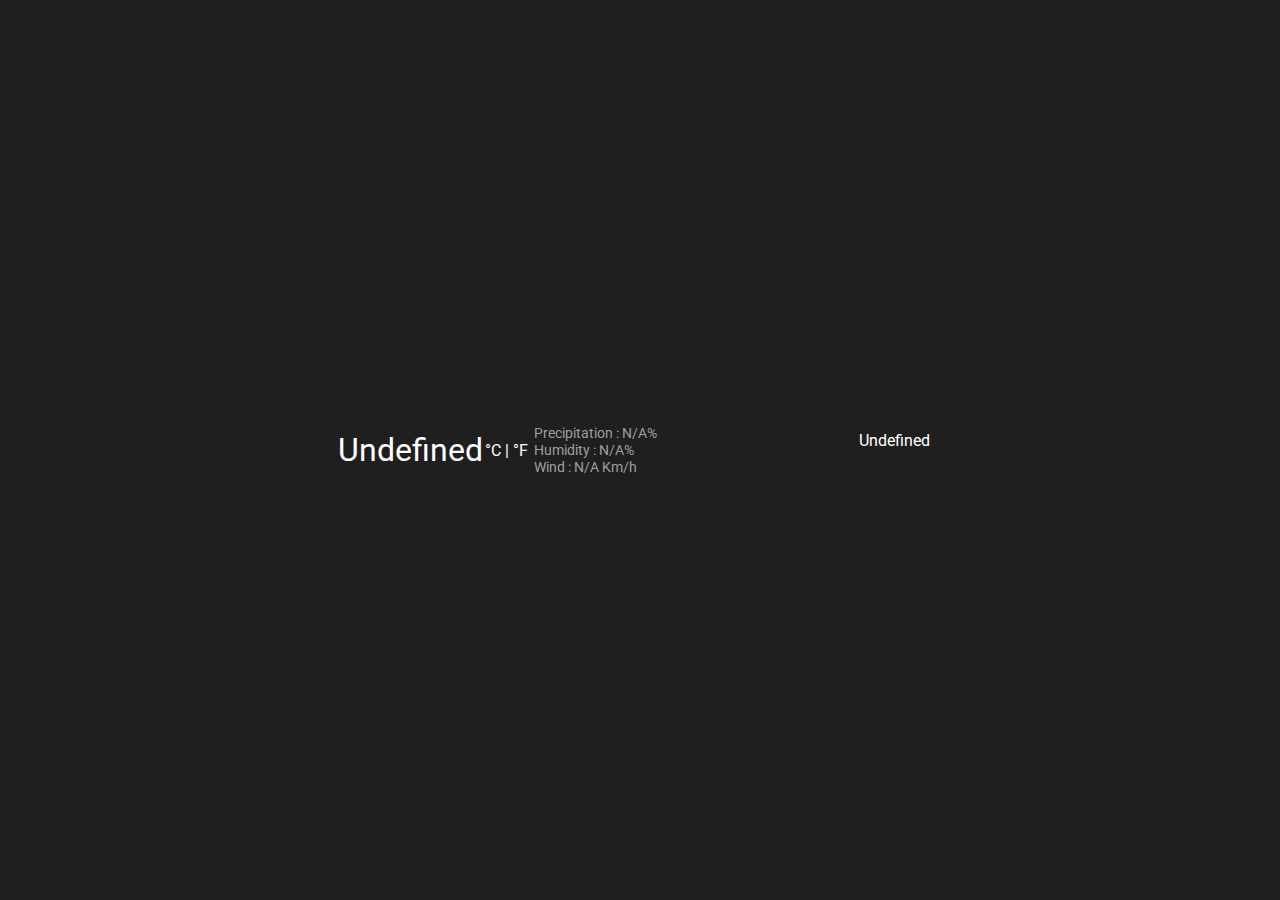
==== index.html @ ea787d15 "add metadata image" ====
<!DOCTYPE html>
<html lang="en">
<head>
    <meta charset="UTF-8">
    <meta name="viewport" content="width=device-width, initial-scale=1.0">
    <meta property="og:title" content="Weather"/>
    <meta property="og:description" content="You can see your local weather for the weeks"/>
    <meta property="og:image" content="./img/summer.png"/>
    <title>Weather</title>
    <link rel="stylesheet" href="main.css">
</head>
<script src="main.js"></script>
<body>
    <div class="middle">
        <table id="weatherTable">
            <tr>
                <td>
                    <img id="picture" class="weatherIcon" src=""></img>
                </td>
                <td id=" tdtemp">
                    <p><span id="temp">Undefined</span></p>
                </td>
                <td>
                    <p> <span id="C" onclick="changeUnit('C')">°C</span> | <span id='F' onclick="changeUnit('F')">°F</span></p>
                </td>
                <td id="linfo">
                    <p class="ltextinfo">Precipitation : <span id="precipitation">N/A</span>%</p>
                    <p class="ltextinfo">Humidity : <span id="hum">N/A</span>%</p>
                    <p class="ltextinfo">Wind : <span id="windspeed">N/A</span> Km/h</p>
                </td>
                <td>
                    <p id="Date">Undefined</p>
                    <img id="season">
                </td>
            </tr>
        </table>
    </div>

    
    <!--<p><span id="weather">Undefined</span></p>-->
</body>
</html>
---- main.css ----
@import url(https://fonts.googleapis.com/css?family=Roboto);

html{
    font-family: 'Roboto';
}

body{
    background-color: rgb(31, 31, 31);
}

p{
    color: white
}
    
#picture{
    font-size: 64px;
}

.weatherIcon{
    width: 100px;
}

#tdtemp{
    padding-left: 18px;
}

#temp{
    font-size: 32px;
}

#linfo{
    padding-left: 5px;
    font-size: 14px;
}

.ltextinfo{
    margin-bottom: 1px;
    margin-top: 1px;
    color: #9e9e9e !important;
}

.textforecast{
    text-align: center;
    font-size: 14px;
    margin-top: 5px;
}

#season{
    width: 50px;
    padding-left: 235px;
}

#Date{
    padding-left: 200px;
}

#C, #F{
    margin-top: 5px;
}

.unotsel{
    cursor: pointer;
    color: #9e9e9e;
}

.dayshort{
    text-align: center;
    margin-top: 8px;
}

.middle{
    margin: 0;
    position: absolute;
    top: 50%;
    left: 50%;
    margin-right: -50%;
    transform: translate(-50%, -50%)
}

td{
    display: inline-block;
}
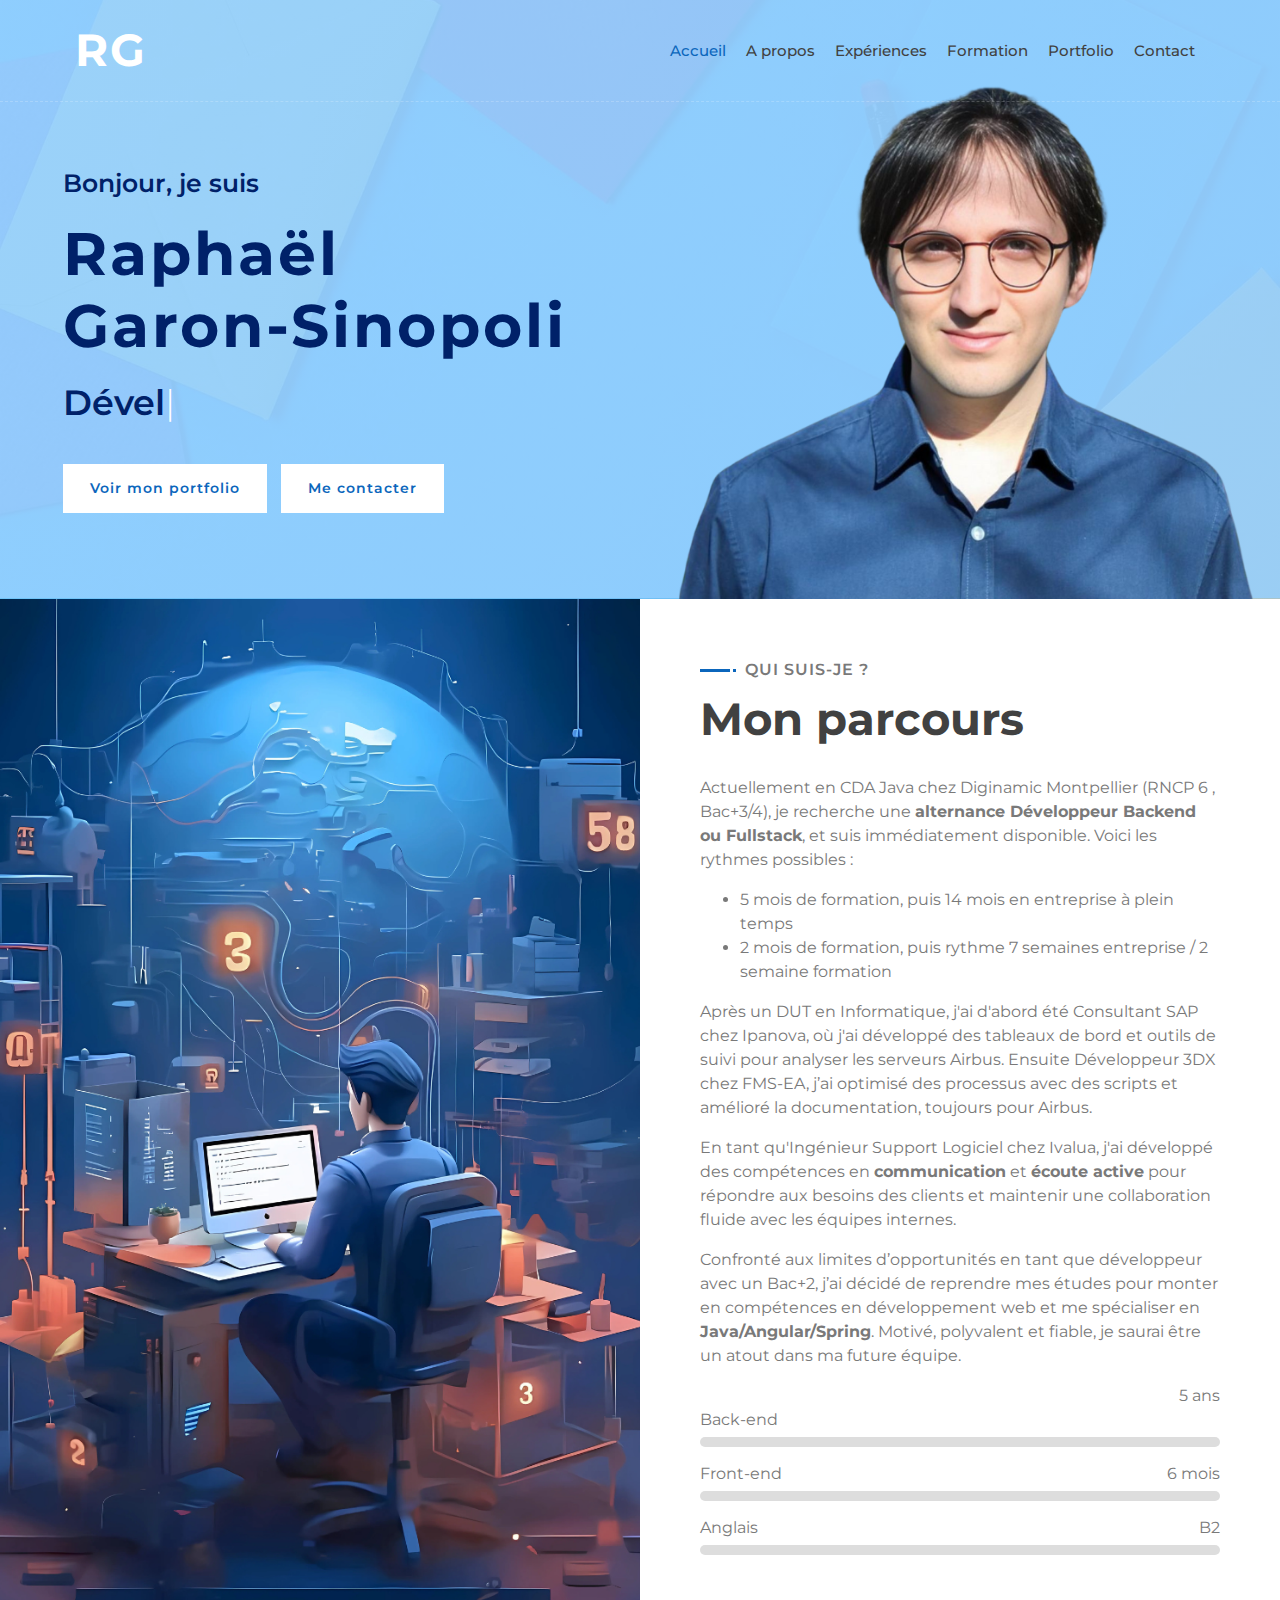
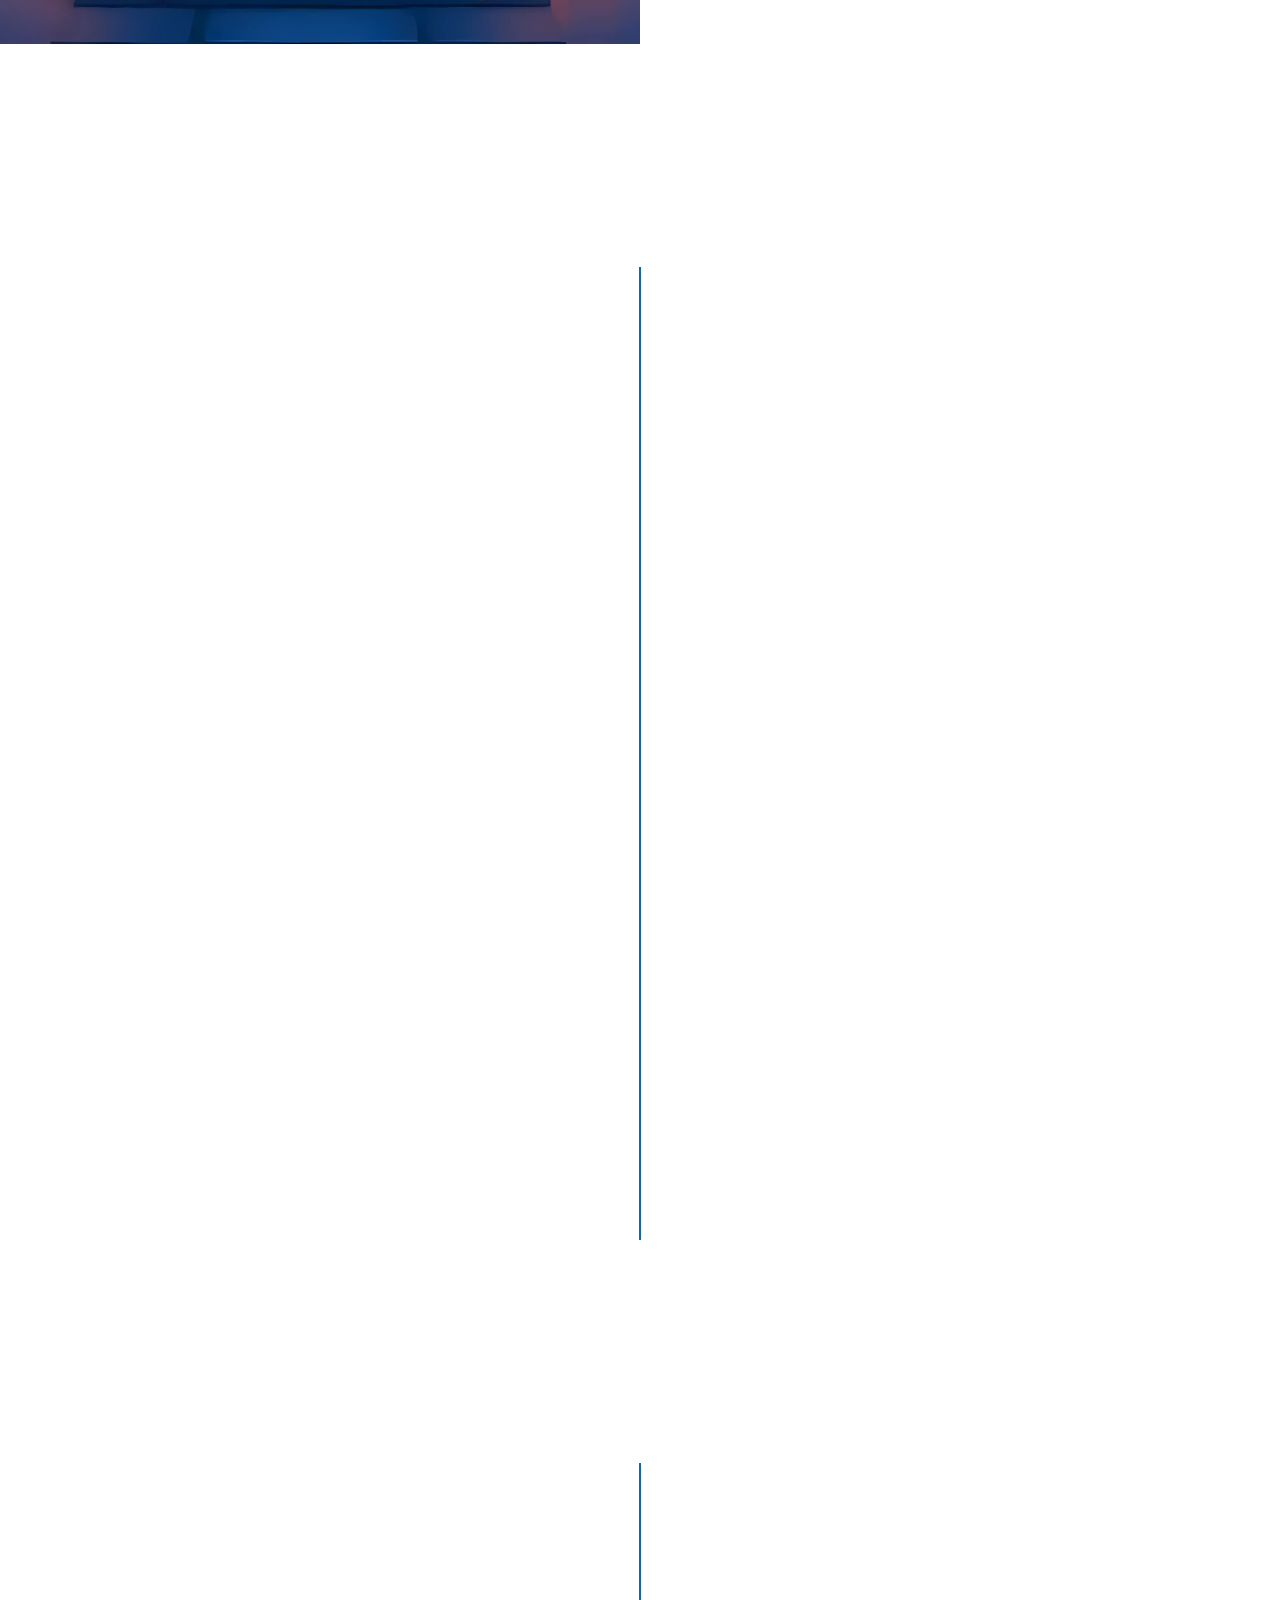
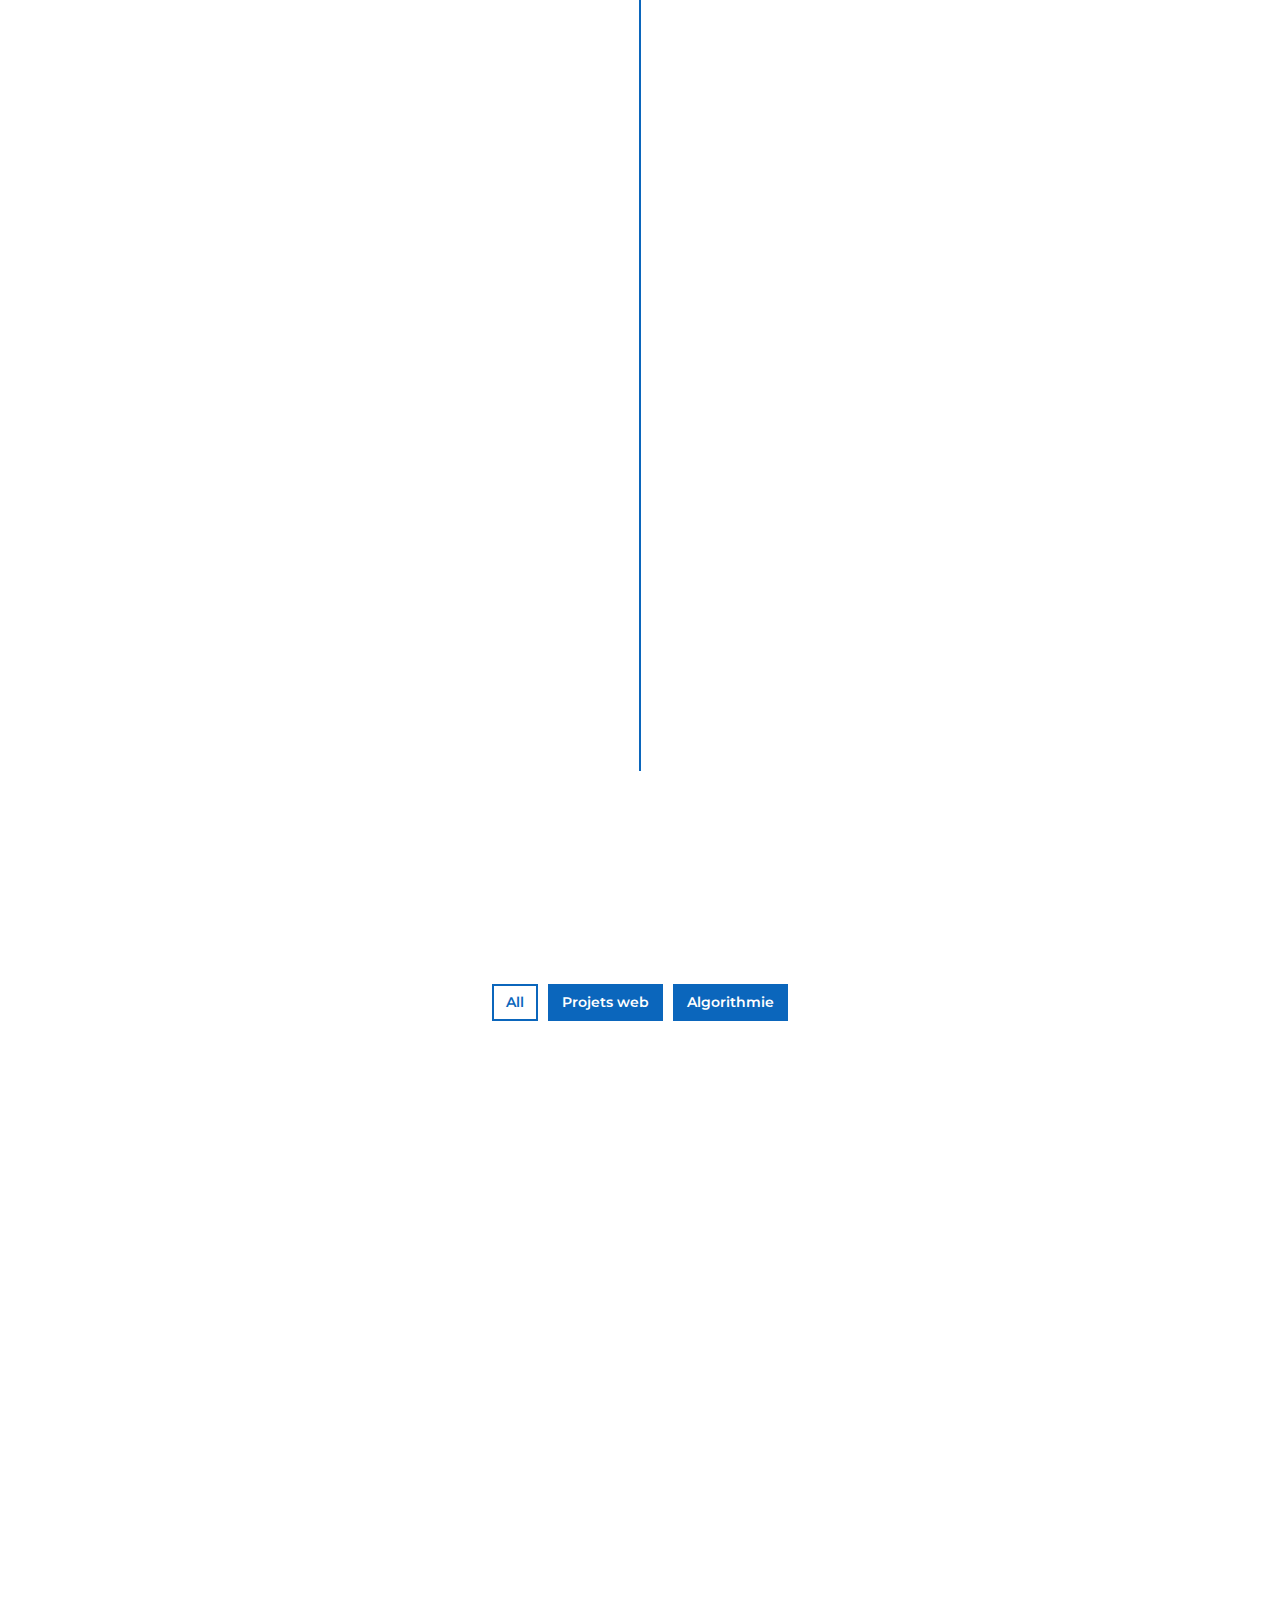
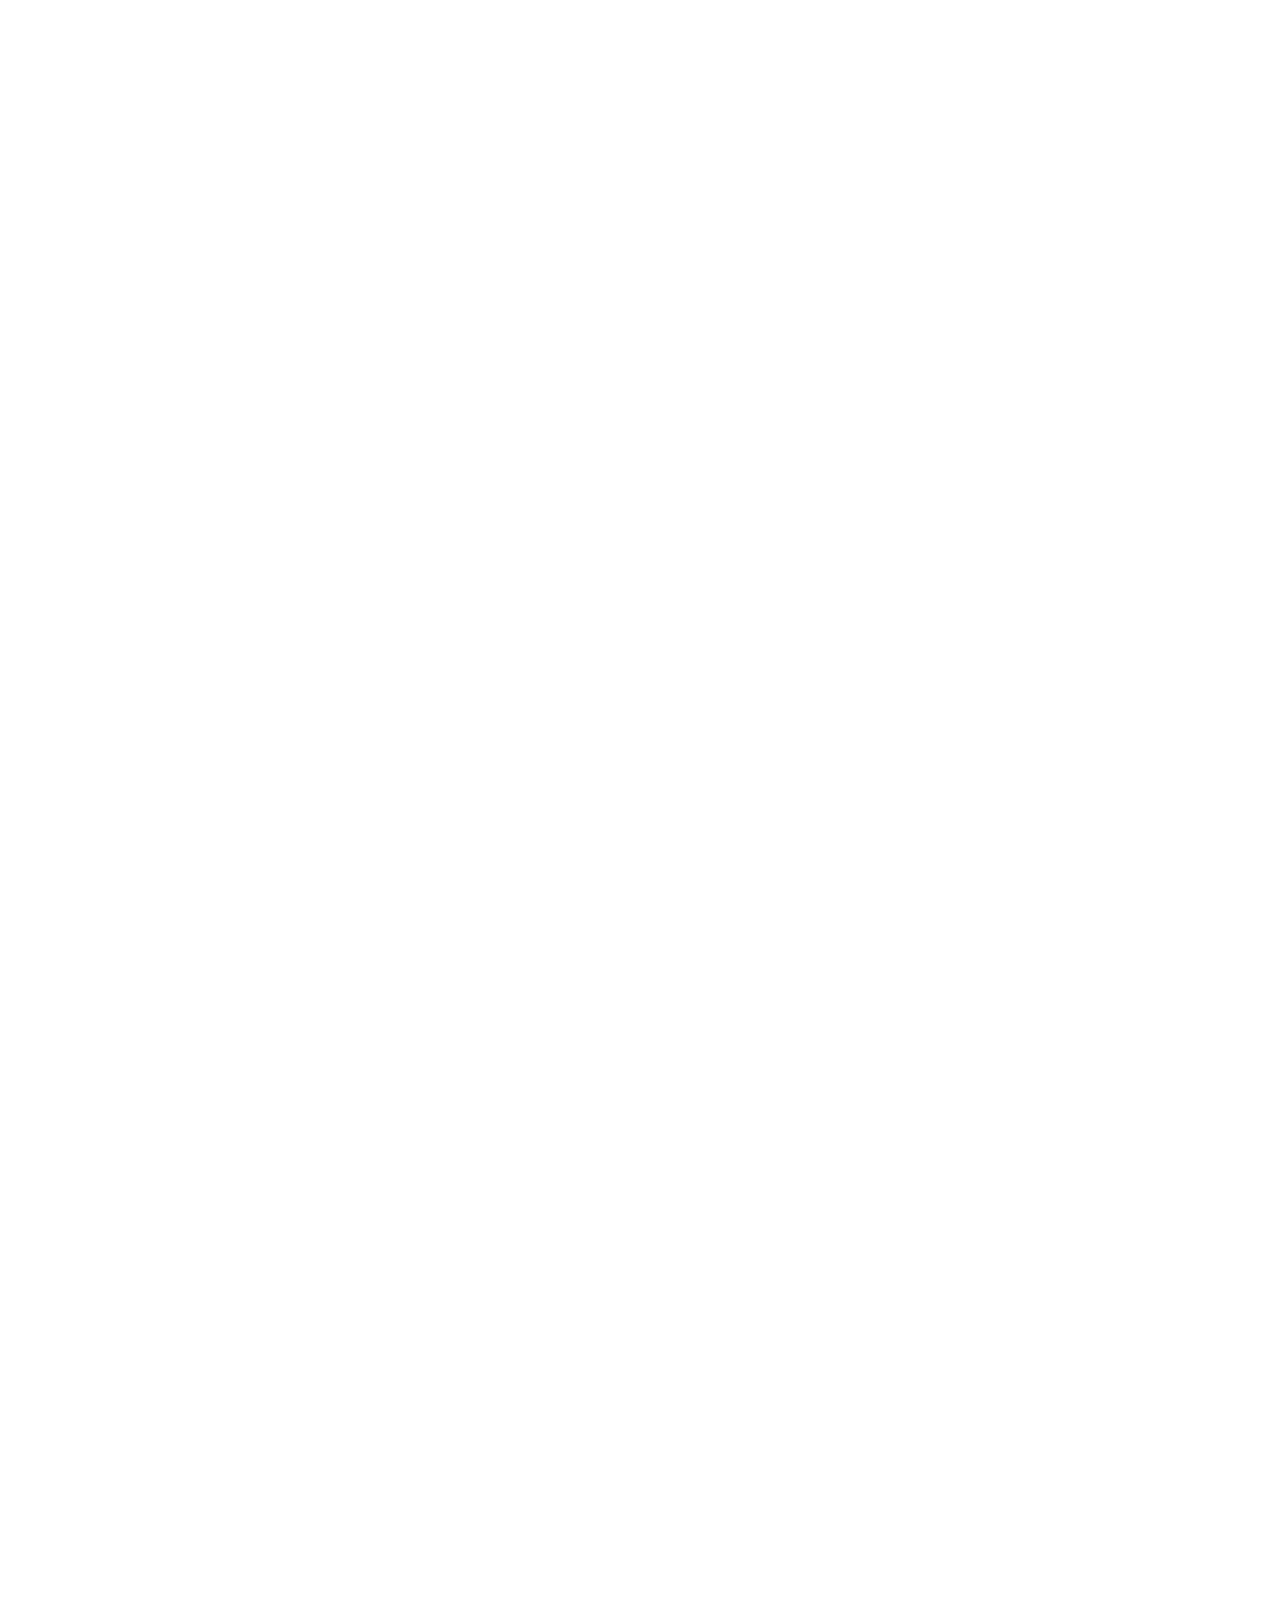
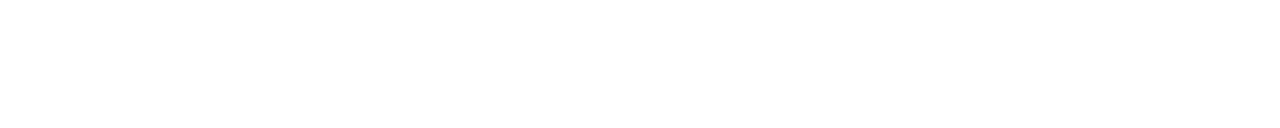
==== commit 06a3b160: "Adding portefolio" ====
--- a/index.html
+++ b/index.html
@@ -1,42 +1,487 @@
 <!DOCTYPE html>
 <html lang="en">
-<head>
-    <meta charset="UTF-8">
-    <meta name="viewport" content="width=device-width, initial-scale=1.0">
-    <meta property="og:title" content="Weather"/>
-    <meta property="og:description" content="You can see your local weather for the weeks"/>
-    <meta property="og:image" content="./img/summer.png"/>
-    <title>Weather</title>
-    <link rel="stylesheet" href="main.css">
-</head>
-<script src="main.js"></script>
-<body>
-    <div class="middle">
-        <table id="weatherTable">
-            <tr>
-                <td>
-                    <img id="picture" class="weatherIcon" src=""></img>
-                </td>
-                <td id=" tdtemp">
-                    <p><span id="temp">Undefined</span></p>
-                </td>
-                <td>
-                    <p> <span id="C" onclick="changeUnit('C')">°C</span> | <span id='F' onclick="changeUnit('F')">°F</span></p>
-                </td>
-                <td id="linfo">
-                    <p class="ltextinfo">Precipitation : <span id="precipitation">N/A</span>%</p>
-                    <p class="ltextinfo">Humidity : <span id="hum">N/A</span>%</p>
-                    <p class="ltextinfo">Wind : <span id="windspeed">N/A</span> Km/h</p>
-                </td>
-                <td>
-                    <p id="Date">Undefined</p>
-                    <img id="season">
-                </td>
-            </tr>
-        </table>
-    </div>
-
-    
-    <!--<p><span id="weather">Undefined</span></p>-->
-</body>
+    <head>
+        <meta charset="utf-8">
+        <title>Portfolio - Raphaël Garon-Sinopoli</title>
+        <meta content="width=device-width, initial-scale=1.0" name="viewport">
+        <meta content="Free Website Template" name="keywords">
+        <meta content="Free Website Template" name="description">
+
+        <!-- Favicon -->
+        <link href="img/favicon.ico" rel="icon">
+
+        <!-- Fonts -->
+        <link href="https://fonts.googleapis.com/css2?family=Montserrat:wght@300;400;500;600;700&display=swap" rel="stylesheet">
+        <link rel="stylesheet" href="https://cdnjs.cloudflare.com/ajax/libs/font-awesome/6.2.1/css/all.min.css"
+        integrity="sha512-MV7K8+y+gLIBoVD59lQIYicR65iaqukzvf/nwasF0nqhPay5w/9lJmVM2hMDcnK1OnMGCdVK+iQrJ7lzPJQd1w=="
+        crossorigin="anonymous" referrerpolicy="no-referrer" />
+
+        <!-- CSS Libraries -->
+        <link href="https://stackpath.bootstrapcdn.com/bootstrap/4.4.1/css/bootstrap.min.css" rel="stylesheet">
+        <link href="https://cdnjs.cloudflare.com/ajax/libs/font-awesome/5.10.0/css/all.min.css" rel="stylesheet">
+        <link href="lib/animate/animate.min.css" rel="stylesheet">
+        <link href="lib/owlcarousel/assets/owl.carousel.min.css" rel="stylesheet">
+        <link href="lib/lightbox/css/lightbox.min.css" rel="stylesheet">
+
+        <!-- Template Stylesheet -->
+        <link href="css/style.css" rel="stylesheet">
+    </head>
+
+    <body data-spy="scroll" data-target=".navbar" data-offset="51">
+        <!-- Nav Bar Start -->
+        <div class="navbar navbar-expand-lg bg-light navbar-light">
+            <div class="container-fluid">
+                <a href="index.html" class="navbar-brand">RG</a>
+                <button type="button" class="navbar-toggler" data-toggle="collapse" data-target="#navbarCollapse">
+                    <span class="navbar-toggler-icon"></span>
+                </button>
+
+                <div class="collapse navbar-collapse justify-content-between" id="navbarCollapse">
+                    <div class="navbar-nav ml-auto">
+                        <a href="#home" class="nav-item nav-link active">Accueil</a>
+                        <a href="#about" class="nav-item nav-link">A propos</a>
+                        <a href="#experience" class="nav-item nav-link">Expériences</a>
+                        <a href="#education" class="nav-item nav-link">Formation</a>
+                        <a href="#portfolio" class="nav-item nav-link">Portfolio</a>
+                        <a href="#contact" class="nav-item nav-link">Contact</a>
+                        
+                    </div>
+                </div>
+            </div>
+        </div>
+        <!-- Nav Bar End -->
+
+
+        <!-- Hero Start -->
+        <div class="hero" id="home">
+            <div class="container-fluid">
+                <div class="row align-items-center">
+                    <div class="col-sm-12 col-md-6">
+                        <div class="hero-content">
+                            <div class="hero-text">
+                                <p>Bonjour, je suis</p>
+                                <h1>Raphaël <br>Garon-Sinopoli</h1>
+                                <h2></h2>
+                                <div class="typed-text">Développeur Backend, Développeur Java/Angular, Développeur Fullstack</div>
+                            </div>
+                            <div class="hero-btn">
+                                <a class="btn" href="#portfolio">Voir mon portfolio</a>
+                                <a class="btn" href="#contact">Me contacter</a>
+                            </div>
+                        </div>
+                    </div>
+                    <div class="col-sm-12 col-md-6 d-none d-md-block">
+                        <div class="hero-image">
+                            <img src="img/hero-portrait.png" alt="Hero Image">
+                        </div>
+                    </div>
+                </div>
+            </div>
+        </div>
+        <!-- Hero End -->
+
+
+        <!-- About Start -->
+        <div class="about wow fadeInUp" data-wow-delay="0.1s" id="about">
+            <div class="container-fluid">
+                <div class="row align-items-center">
+                    <div class="col-lg-6">
+                        <div class="about-img">
+                            <img src="img/about-resized.png" alt="Image">
+                        </div>
+                    </div>
+                    <div class="col-lg-6">
+                        <div class="about-content">
+                            <div class="section-header text-left">
+                                <p>Qui suis-je ?</p>
+                                <h2>Mon parcours</h2>
+                            </div>
+                            <div class="about-text">
+                                <p>
+                                    Actuellement en CDA Java chez Diginamic Montpellier (RNCP 6 , Bac+3/4),  je recherche une 
+                                    <b>alternance Développeur Backend ou Fullstack</b>, et suis immédiatement disponible. Voici les rythmes possibles : 
+                                 </p>
+                                 <ul>
+                                    <li>5 mois de formation, puis 14 mois en entreprise à plein temps</li>
+                                    <li>2 mois de formation, puis rythme 7 semaines entreprise / 2 semaine formation</li>
+                                 </ul>
+                                 <p>
+                                    Après un DUT en Informatique, j'ai d'abord été Consultant SAP chez Ipanova, où j'ai développé des tableaux de bord et outils de suivi pour analyser les serveurs Airbus. 
+                                    Ensuite Développeur 3DX chez FMS-EA, j’ai optimisé des processus avec des scripts et amélioré la documentation, toujours pour Airbus.
+                                 </p>
+                                 <p>
+                                    En tant qu'Ingénieur Support Logiciel chez Ivalua, j'ai développé des compétences en <b>communication</b> et <b>écoute active</b> pour répondre 
+                                    aux besoins des clients et maintenir une collaboration fluide avec les équipes internes.
+                                 </p>
+                                <p>
+                                    Confronté aux limites d’opportunités en tant que développeur avec un Bac+2, j’ai décidé de reprendre mes études pour 
+                                    monter en compétences en développement web et me spécialiser en <b>Java/Angular/Spring</b>. Motivé, polyvalent et fiable, je saurai être un atout dans ma future équipe. 
+                                </p>
+                            </div>
+                            <div class="skills">
+                                <div class="skill-name">
+                                    <p><br/>Back-end</p><p>5 ans</p>
+                                </div>
+                                <div class="progress">
+                                    <div class="progress-bar" role="progressbar" aria-valuenow="100" aria-valuemin="0" aria-valuemax="100"></div>
+                                </div>
+                                <div class="skill-name">
+                                    <p>Front-end</p><p>6 mois</p>
+                                </div>
+                                <div class="progress">
+                                    <div class="progress-bar" role="progressbar" aria-valuenow="20" aria-valuemin="0" aria-valuemax="100"></div>
+                                </div>
+                                <div class="skill-name">
+                                    <p>Anglais</p><p>B2</p>
+                                </div>
+                                <div class="progress">
+                                    <div class="progress-bar" role="progressbar" aria-valuenow="75" aria-valuemin="0" aria-valuemax="100"></div>
+                                </div>
+                            </div>
+                        </div>
+                    </div>
+                </div>
+            </div>
+        </div>
+        <!-- About End -->
+
+        <!-- Experience Start -->
+        <div class="experience" id="experience">
+            <div class="container">
+                <header class="section-header text-center wow zoomIn" data-wow-delay="0.1s">
+                    <p>Mon CV</p>
+                    <h2>Expériences professionnelles</h2>
+                </header>
+                <div class="timeline">
+                    <div class="timeline-item left wow slideInLeft" data-wow-delay="0.1s">
+                        <div class="timeline-text">
+                            <div class="timeline-date">juillet 2023 - mars 2024</div>
+                            <h2>Ingénieur Support Logiciel</h2>
+                            <h4>Ivalua, Montpellier</h4>
+                            <ul>
+                                <li>Gérer des tickets (bugs, évolutions) et rediriger vers les services concernés</li>
+                                <li>Reproduire et résoudre des bugs (corriger du code <b>C#</b>, configuration, <b>SQL</b>)</li>
+                                <li> Communiquer avec les clients via tickets et réunions hebdomadaires</li>
+                            </ul>
+                        </div>
+                    </div>
+                    <div class="timeline-item right wow slideInRight" data-wow-delay="0.1s">
+                        <div class="timeline-text">
+                            <div class="timeline-date">juillet 2021 - juillet 2023</div>
+                            <h2>Développeur 3DX</h2>
+                            <h4>FMS-EA, Toulouse</h4>
+                            <ul>
+                                <li>Ajout de fonctionnalités sur l'application 3DX pour Airbus</li>
+                                <li>Migration de données, développement de User Stories et fonctionnalités en EKL, scripts d'attribution des licences</li>
+                                <li>Tests fonctionnels, rédaction de documentation technique, Regex</li>
+                                <li>Méthode Agile SAFe</li>
+                                <li><b>Environnement : Jira, Confluence, EKL, Google App Script, 3DX, Joplin, Suite Google, Git, Git Lab</b></li>
+                            </ul>
+                        </div>
+                    </div>
+                    <div class="timeline-item left wow slideInLeft" data-wow-delay="0.1s">
+                        <div class="timeline-text">
+                            <div class="timeline-date">2012 - 2022</div>
+                            <h2>Consultant technique SAP</h2>
+                            <h4>Ipanova, Toulouse</h4>
+                            <ul>
+                                <li>Création de KPI, tableaux de bord, et application UI5</li>
+                                <li>Connexion <b>API</b> avec SAP, lecture de <b>JSON</b>, export Excel</li>
+                                <li>Documentation sur <b>Confluence</b></li>
+                                <li><b>Environnement : SAP, SAP UI5, ABAP, Postman</b></li>
+                            </ul>
+                        </div>
+                    </div>
+                </div>
+            </div>
+        </div>
+        <!-- Job Experience End -->
+        
+                 <!-- Education Start -->
+                 <div class="experience" id="education">
+                    <div class="container">
+                        <header class="section-header text-center wow zoomIn" data-wow-delay="0.1s">
+                            <p>Mon CV</p>
+                            <h2>Formation</h2>
+                        </header>
+                        <div class="timeline">
+                            <div class="timeline-item left wow slideInLeft" data-wow-delay="0.1s">
+                                <div class="timeline-text">
+                                    <div class="timeline-date">septembre 2024- avril 2026</div>
+                                    <h2>Concepteur Développeur d'Application Java Fullstack | RNCP 6 (bac+3/4)</h2>
+                                    <h4>Diginamic, Montpellier</h4>
+                                    <ul>
+                                        <li>Concevoir et développer une interface utilisateur avec Java, Spring, Typescript, Angular</li>
+                                        <li>Développement de la persistance des données, tests unitaires</li>
+                                        <li>Concevoir et développer une app Java multicouche répartie en mode agile</li>
+                                        <li><b>Environnement : Bootstrap, Angular, Javascript, Java, Spring, NodeJS, Git, CICD, Maven, ANSSI/OWASP, JPA, JDBC, UML, Docker, Github...</b></li>
+                                    </ul>
+                                </div>
+                            </div>
+                            <div class="timeline-item right wow slideInRight" data-wow-delay="0.1s">
+                                <div class="timeline-text">
+                                    <div class="timeline-date">juillet 2023</div>
+                                    <h2>Certifications Ivalua : L1 | L2 Config | Badge PRM</h2>
+                                    <h4>Ivalua</h4>
+                                </div>
+                            </div>
+                            <div class="timeline-item left wow slideInLeft" data-wow-delay="0.1s">
+                                <div class="timeline-text">
+                                    <div class="timeline-date">avril 2022</div>
+                                    <h2>Certification Agile : Certified Safe 5 Practicioner</h2>
+                                    <h4>Scaled Agile</h4>
+                                </div>
+                            </div>
+                            <div class="timeline-item right wow slideInRight" data-wow-delay="0.1s">
+                                <div class="timeline-text">
+                                    <div class="timeline-date">2016 - 2018</div>
+                                    <h2>DUT Informatique</h2>
+                                    <h4>IUT de Blagnac</h4>
+                                    <li><b>Java, Python, PHP/Symfony, SQL et C </b></li>
+                                </div>
+                            </div>
+                        </div>
+                    </div>
+                </div>
+                <!-- Education End -->
+
+
+        <!-- Portfolio Start  --->
+        <div class="portfolio" id="portfolio">
+            <div class="container">
+                <div class="section-header text-center wow zoomIn" data-wow-delay="0.1s">
+                    <p>Portfolio</p>
+                    <h2>Mon Portfolio</h2>
+                </div>
+                <div class="row">
+                    <div class="col-12">
+                        <ul id="portfolio-filter">
+                            <li data-filter="*" class="filter-active">All</li>
+                            <li data-filter=".filter-1">Projets web</li>
+                            <li data-filter=".filter-2">Algorithmie</li>
+                            <!-- <li data-filter=".filter-3">Maquettes Figma</li> -->
+                        </ul>
+                    </div>
+                </div>
+                <div class="row portfolio-container">
+                    <div class="col-lg-4 col-md-6 col-sm-12 portfolio-item filter-1 wow fadeInUp" data-wow-delay="0.0s">
+                        <div class="portfolio-img">
+                            <img src="img/meteo.png" alt="Image" id="meteo-img" >
+                            <div class="portfolio-content">
+                                <div class="portfolio-text-container">
+                                    <h4 class="portfolio-title">Météo</h4>
+                                    <p>
+                                        Une app web qui affiche la météo locale de la semaine en utilisant l'API d'open-meteo.com pour 
+                                        récupérer les données météo, des fichiers JSON pour les manipuler, et des icônes SVG. 
+                                        L'interface est conçue avec du vanilla JS et CSS. 
+                                    </p>
+                                    <ul class="portfolio-btn">
+                                        <a href="https://sionra.github.io/weatherApp/index.html" target="_blank"><li class="btn">Démo</li></a>
+                                    </ul>
+                                    <ul class="portfolio-icons">
+                                        <li><i class="fa-brands fa-html5"></i></li>
+                                        <li><i class="fa-brands fa-css3-alt"></i></li>
+                                        <li><i class="fa-brands fa-js"></i></li>
+                                    </ul>
+                                </div>
+                            </div>
+                        </div>
+                    </div>
+
+                    <div class="col-lg-4 col-md-6 col-sm-12 portfolio-item filter-2 wow fadeInUp" data-wow-delay="0.0s">
+                        <div class="portfolio-img">
+                            <img src="img/bataille-navale.png" alt="Image">
+                            <div class="portfolio-content">
+                                <div class="portfolio-text-container">
+                                    <h4 class="portfolio-title">Bataille navale</h4>
+                                    <p>
+                                        Un jeu de bataille navale en C# qui s'affiche dans la console.
+                                        Les joueurs placent et attaquent des navires sur une grille. 
+                                        Gestion des interactions utilisateur, validation des tirs, affichage du statut des bateaux.
+                                    </p>
+                                    <ul class="portfolio-btn">
+                                        <a href="https://github.com/Sionra/CS-Naval-War"  target="_blank"><li class="btn">Code</li></a>
+                                    </ul>
+                                    <ul class="portfolio-icons">
+                                        <li class="icon-text">C#</li>
+                                    </ul>
+                                </div>
+                            </div>
+                        </div>
+                    </div>
+
+                </div>
+            </div>
+        </div>
+
+
+        <!-- Testimonial Start -->
+        <div class="testimonial wow fadeInUp" data-wow-delay="0.1s" id="review">
+            <div class="container">
+                <div class="testimonial-icon">
+                    <i class="fa fa-quote-left"></i>
+                </div>
+                <div class="owl-carousel testimonials-carousel">
+                    <div class="testimonial-item">
+                        <div class="testimonial-img">
+                            <img src="img/reco-1.jpeg" alt="Image">
+                        </div>
+                        <div class="testimonial-text">
+                            <p>
+                                Raphaël est un vrai couteau suisse. 
+                                Il est polyvalent, créatif, à l'écoute, toujours prêt à aider ses collègues. 
+                                Il est fiable et a le souci de bien faire. 
+                                C'était vraiment un plaisir de travailler avec lui, pour moi ainsi que pour toute l'équipe 
+                            </p>
+                            <h3>Valerie Serin</h3>
+                            <h4>Consultante fonctionnelle chez FMS-EA</h4>
+                        </div>
+                    </div>
+                    <div class="testimonial-item">
+                        <div class="testimonial-img">
+                            <img src="img/reco-2.jpeg" alt="Image">
+                        </div>
+                        <div class="testimonial-text">
+                            <p>
+                                Derrière une apparence initialement réservée, Raphaël se révèle vite comme une personne chaleureuse 
+                                et très drôle une fois à l’aise, et sait créer un climat de confiance dans l’équipe. <br>
+Avec 3 ans d'expérience en Java, il a non seulement des bases solides, mais il se distingue aussi par sa passion pour 
+la programmation et son altruisme. Il fait toujours les TP et tous les exercices facultatifs à l’avance pour pouvoir aider les étudiants 
+en difficulté, et s’est révélé d‘une grande patience et bienveillance, et très pédagogue. <br>
+Alors, foncez ! Ce sera un atout inestimable dans n’importe quelle équipe. ⭐️                             </p>
+                            <h3>Coralie Ruiz</h3>
+                            <h4>Etudiante CDA Java chez Diginamic</h4>
+                        </div>
+                    </div>
+                </div>
+            </div>
+        </div>
+        <!-- Testimonial End -->
+
+
+        <!-- Contact Start -->  
+        <div class="contact wow fadeInUp" data-wow-delay="0.1s" id="contact">
+            <div class="section-header text-center wow zoomIn" data-wow-delay="0.1s">
+                <p>contact</p>
+                <h2>Me contacter</h2>
+            </div>
+            <div class="container">
+                <div class="contact-form">
+                    <div id="success"></div>
+                    <form name="sentMessage" id="contactForm" novalidate="novalidate" action="https://formspree.io/f/movqjdlk" method="POST">
+                        <div class="control-group">
+                            <input type="text" class="form-control" id="name" name="name" placeholder="Your Name" required="required" data-validation-required-message="Please enter your name" />
+                            <p class="help-block"></p>
+                        </div>
+                        <div class="control-group">
+                            <input type="email" class="form-control" id="email" name="email" placeholder="Your Email" required="required" data-validation-required-message="Please enter your email" />
+                            <p class="help-block"></p>
+                        </div>
+                        <div class="control-group">
+                            <input type="text" class="form-control" id="subject" name="subject" placeholder="Subject" required="required" data-validation-required-message="Please enter a subject" />
+                            <p class="help-block"></p>
+                        </div>
+                        <div class="control-group">
+                            <textarea class="form-control" id="message" name="message" placeholder="Message" required="required" data-validation-required-message="Please enter your message"></textarea>
+                            <p class="help-block"></p>
+                        </div>
+                        <div>
+                            <button class="btn" type="submit" id="sendMessageButton">Send Message</button>
+                        </div>
+                    </form>
+                </div>
+                </div>
+            </div>
+        </div>
+        <!-- Contact End -->
+
+
+        <!-- Footer Start -->
+        <div class="footer wow fadeIn" data-wow-delay="0.3s">
+            <div class="container-fluid">
+                <div class="container">
+                    <div class="footer-info">
+                        <h2>Raphaël Garon-Sinopoli</h2>
+                        <h3>Montpellier, France</h3>
+                        <div class="footer-menu">
+                            <a href="mailto:raphael.garon@gmail.com" id="email-footer">raphael.garon@gmail.com</a>
+                        </div>
+                        <div class="footer-social">
+                            <a href="https://www.linkedin.com/in/rapha%C3%ABl-garon-sinopoli/" target="_blank"><i class="fab fa-linkedin-in"></i></a>
+                            <a href="https://github.com/Sionra" target="_blank"><i class="fab fa-github"></i></a>
+                        </div>
+                    </div>
+                </div>
+                <div class="container copyright">
+                    <p>&copy; <a href="#">Portfolio de Raphaël Garon-Sinopoli</a>, All Right Reserved | 
+					
+					<!--/*** This template is free as long as you keep the footer author’s credit link/attribution link/backlink. If you'd like to use the template without the footer author’s credit link/attribution link/backlink, you can purchase the Credit Removal License from "https://htmlcodex.com/credit-removal". Thank you for your support. ***/-->
+                    Designed By <a href="https://htmlcodex.com">HTML Codex</a></p>
+                </div>
+            </div>
+        </div>
+        <!-- Footer End -->
+        
+        
+        <!-- Back to top button -->
+        <a href="#" class="btn back-to-top"><i class="fa fa-chevron-up"></i></a>
+        
+        
+        <!-- Pre Loader -->
+        <div id="loader" class="show">
+            <div class="loader"></div>
+        </div>
+
+        
+        <!-- JavaScript Libraries -->
+        <script src="https://code.jquery.com/jquery-3.4.1.min.js"></script>
+        <script src="https://stackpath.bootstrapcdn.com/bootstrap/4.4.1/js/bootstrap.bundle.min.js"></script>
+        <script src="lib/easing/easing.min.js"></script>
+        <script src="lib/wow/wow.min.js"></script>
+        <script src="lib/waypoints/waypoints.min.js"></script>
+        <script src="lib/typed/typed.min.js"></script>
+        <script src="lib/owlcarousel/owl.carousel.min.js"></script>
+        <script src="lib/isotope/isotope.pkgd.min.js"></script>
+        <script src="lib/lightbox/js/lightbox.min.js"></script>
+        
+        <!-- Contact Javascript File -->
+        <script src="mail/jqBootstrapValidation.min.js"></script>
+        <script src="mail/contact.js"></script>
+
+        <!-- Template Javascript -->
+        <script src="js/main.js"></script>
+
+        <!-- Read the Formbutton docs at formspree.io/formbutton/docs. See more examples at codepen.io/formspree -->
+        <script src="https://formspree.io/js/formbutton-v1.min.js" defer></script>
+        <script>
+            document.getElementById('contactForm').addEventListener('submit', function(event) {
+                event.preventDefault(); // Empêche la soumission par défaut pour gérer avec JavaScript
+                var form = this;
+
+                if (!this.checkValidity()) {
+                    event.preventDefault(); // Empêche la soumission du formulaire
+                    document.getElementById('success').innerHTML = "<div class='alert alert-danger'>Veuillez remplir tous les champs requis.</div>";
+                    return;
+                }
+        
+                // Soumission du formulaire avec Fetch API
+                fetch(form.action, {
+                    method: form.method,
+                    body: new FormData(form),
+                    headers: {
+                        'Accept': 'application/json'
+                    }
+                }).then(response => {
+                    if (response.ok) {
+                        document.getElementById('success').innerHTML = "<div class='alert alert-success'>Message envoyé avec succès !</div>";
+                        form.reset(); // Réinitialiser le formulaire
+                    } else {
+                        document.getElementById('success').innerHTML = "<div class='alert alert-danger'>Erreur lors de l'envoi du message.</div>";
+                    }
+                }).catch(error => {
+                    document.getElementById('success').innerHTML = "<div class='alert alert-danger'>Erreur lors de l'envoi du message.</div>";
+                });
+            });
+        </script>
+    </body>
 </html>
--- a/css/style.css
+++ b/css/style.css
@@ -0,0 +1,1622 @@
+/*******************************/
+/********* General CSS *********/
+/*******************************/
+
+:root {
+    --yellow-bg: rgba(150, 208, 255, 0.95);
+    --bright-blue: #0b66bc;
+    --dark-blue: #002169;
+    --dark-grey: #414141;
+    --light-grey: #797979;
+}
+
+body {
+    color: #797979;
+    background: #ffffff;
+    font-family: 'Montserrat', sans-serif;
+}
+
+h1,
+h2, 
+h3, 
+h4,
+h5, 
+h6 {
+    color: #414141;
+}
+
+a {
+    color: #313131;
+    transition: .3s;
+}
+
+a:hover,
+a:active,
+a:focus {
+    color: var(--bright-blue);
+    outline: none;
+    text-decoration: none;
+}
+
+.btn:focus,
+.form-control:focus {
+    box-shadow: none;
+}
+
+.container-fluid {
+    max-width: 1366px;
+}
+
+.btn {
+    padding: 12px 25px;
+    font-size: 14px;
+    font-weight: 600;
+    letter-spacing: 1px;
+    color: #ffffff;
+    border: 2px solid transparent;
+    border-radius: 0;
+    box-shadow: inset 0 0 0 50px var(--bright-blue);
+    transition: ease-out 0.3s;
+    -webkit-transition: ease-out 0.3s;
+    -moz-transition: ease-out 0.3s;
+}
+
+.btn:hover {
+    color: var(--bright-blue);
+    background: transparent;
+    box-shadow: inset 0 0 0 0 var(--bright-blue);
+    border-color: var(--bright-blue);
+}
+
+#loader {
+    position: fixed;
+    top: 0;
+    right: 0;
+    bottom: 0;
+    left: 0;
+    display: flex;
+    align-items: center;
+    justify-content: center;
+    background: #ffffff;
+    opacity: 0;
+    visibility: hidden;
+    -webkit-transition: opacity .3s ease-out, visibility 0s linear .3s;
+    -o-transition: opacity .3s ease-out, visibility 0s linear .3s;
+    transition: opacity .3s ease-out, visibility 0s linear .3s;
+    z-index: 999;
+}
+
+#loader.show {
+    -webkit-transition: opacity .6s ease-out, visibility 0s linear 0s;
+    -o-transition: opacity .6s ease-out, visibility 0s linear 0s;
+    transition: opacity .6s ease-out, visibility 0s linear 0s;
+    visibility: visible;
+    opacity: 1;
+}
+
+#loader .loader {
+    position: relative;
+    width: 45px;
+    height: 45px;
+    border: 5px solid #dddddd;
+    border-top: 5px solid var(--bright-blue);
+    border-radius: 50%;
+    -webkit-animation: spin 2s linear infinite;
+    animation: spin 2s linear infinite;
+}
+
+@-webkit-keyframes spin {
+    0% { -webkit-transform: rotate(0deg); }
+    100% { -webkit-transform: rotate(360deg); }
+}
+
+@keyframes spin {
+    0% { transform: rotate(0deg); }
+    100% { transform: rotate(360deg); }
+}
+
+.back-to-top {
+    position: fixed;
+    display: none;
+    width: 44px;
+    height: 44px;
+    padding: 8px 0;
+    text-align: center;
+    line-height: 1;
+    font-size: 22px;
+    right: 15px;
+    bottom: 15px;
+    z-index: 9;
+}
+
+.back-to-top i {
+    color: #ffffff;
+}
+
+.back-to-top:hover i {
+    color: #414141;
+}
+
+
+/**********************************/
+/*********** Nav Bar CSS **********/
+/**********************************/
+.navbar {
+    position: relative;
+    transition: .5s;
+    z-index: 999;
+}
+
+.navbar.nav-sticky {
+    position: fixed;
+    top: 0;
+    width: 100%;
+    box-shadow: 0 2px 5px rgba(0, 0, 0, .3);
+}
+
+.navbar .navbar-brand {
+    margin: 0;
+    font-size: 45px;
+    line-height: 0px;
+    font-weight: 700;
+    letter-spacing: 2px;
+    transition: .5s;
+    color: var(--dark-blue);
+    
+}
+
+.navbar .navbar-brand img {
+    max-width: 100%;
+    max-height: 40px;
+}
+
+.navbar .dropdown-menu {
+    margin-top: 0;
+    border: 0;
+    border-radius: 0;
+    background: #f8f9fa;
+}
+
+@media (min-width: 992px) {
+    .navbar {
+        position: absolute;
+        width: 100%;
+        padding: 30px 60px;
+        background: transparent !important;
+        border-bottom: 1px dashed rgba(256, 256, 256, .2);
+        z-index: 9;
+    }
+    
+    .navbar.nav-sticky {
+        padding: 10px 60px;
+        background: #ffffff !important;
+    }
+    
+    .navbar .navbar-brand {
+        color: #ffffff;
+    }
+    
+    .navbar.nav-sticky .navbar-brand {
+        color: var(--dark-blue);
+    }
+
+    .navbar-light .navbar-nav .nav-link,
+    .navbar-light .navbar-nav .nav-link:focus {
+        padding: 10px 10px 8px 10px;
+        color: var(--dark-grey);
+        font-size: 15px;
+        font-weight: 500;
+    }
+    
+    .navbar-light.nav-sticky .navbar-nav .nav-link,
+    .navbar-light.nav-sticky .navbar-nav .nav-link:focus {
+        color: var(--dark-grey);
+    }
+
+    .nav-link.active{
+        font-weight: bold;
+        color: var(--bright-blue) !important;
+    }
+
+    .navbar-light .navbar-nav .nav-link:hover,
+    .navbar-light .navbar-nav {
+        color: var(--dark-blue);
+    }
+    
+    .navbar-light.nav-sticky .navbar-nav .nav-link:hover,
+    .navbar-light.nav-sticky .navbar-nav {
+        color: (--dark-blue);
+    }
+}
+
+@media (max-width: 991.98px) {   
+    .navbar {
+        padding: 15px;
+        background: #ffffff !important;
+    }
+    
+    .navbar .navbar-brand {
+        color: var(--dark-blue);
+    }
+    
+    .navbar .navbar-nav {
+        margin-top: 15px;
+    }
+    
+    .navbar a.nav-link {
+        padding: 5px;
+    }
+    
+    .navbar .dropdown-menu {
+        box-shadow: none;
+    }
+}
+
+
+/*******************************/
+/********** Hero CSS ***********/
+/*******************************/
+
+#home {
+    padding-top: 80px;
+}
+
+.hero {
+    position: relative;
+    width: 100%;
+    margin-bottom: 45px;
+    overflow: hidden;
+    background: linear-gradient(rgba(150, 208, 255, 0.95), rgba(150, 208, 255, 0.95)), url(../img/hero-bg.jpg);
+    background-position: center;
+    background-repeat: no-repeat;
+    background-size: cover;
+}
+
+.hero .container-fluid {
+    text-align: left;
+    margin-right: 20px;
+    padding: 0;
+}
+
+.hero .hero-image {
+    position: relative;
+    text-align: right;
+    padding: 0 10px;
+}
+
+.hero .hero-image img {
+    max-width: 100%;
+    max-height: 100%;
+}
+
+.hero .hero-content {
+    position: relative;
+    padding-left: 10%;
+    display: flex;
+    align-items: flex-start;
+    justify-content: center;
+    flex-direction: column;
+}
+
+.hero .hero-text p {
+    color: var(--dark-blue);
+    font-size: 25px;
+    font-weight: 600;
+    margin-bottom: 15px;
+}
+
+.hero .hero-text h1 {
+    color: var(--dark-blue);
+    font-size: 60px;
+    font-weight: 700;
+    letter-spacing: 3px;
+    margin-bottom: 15px;
+}
+
+.hero .hero-text h2 {
+    display: inline-block;
+    margin: 0;
+    height: 35px;
+    color: var(--dark-blue);
+    font-size: 35px;
+    font-weight: 600;
+}
+
+.hero .hero-text .typed-text {
+    display: none;
+}
+
+.hero .hero-text .typed-cursor {
+    font-size: 35px;
+    font-weight: 300;
+    color: #ffffff;
+}
+
+.hero .hero-btn .btn {
+    margin-top: 35px;
+    color: var(--bright-blue);
+    background: #ffffff;
+    box-shadow: inset 0 0 0 50px #ffffff;
+}
+
+.hero .hero-btn .btn:hover {
+    color: var(--dark-blue);
+    background: transparent;
+    box-shadow: inset 0 0 0 0 #ffffff;
+    border-color: var(--dark-blue);
+}
+
+.hero .hero-btn .btn:first-child {
+    margin-right: 10px;
+}
+
+@media (max-width: 991.98px) {
+    .hero {
+        padding-top: 60px;
+    }
+    
+    .hero .hero-content {
+        padding: 0 15px;
+    }
+    
+    .hero .hero-text p {
+        font-size: 20px;
+    }
+    
+    .hero .hero-text h1 {
+        font-size: 45px;
+    }
+    
+    .hero .hero-text h2 {
+        font-size: 25px;
+        height: 25px;
+    }
+    
+    .hero .hero-btn .btn {
+        padding: 12px 30px;
+        letter-spacing: 1px;
+    }
+}
+
+@media (max-width: 767.98px) {
+    .hero {
+        padding-top: 60px;
+        padding-bottom: 60px;
+    }
+    
+    .hero,
+    .hero .hero-text,
+    .hero .hero-btn {
+        width: 100%;
+        text-align: center;
+    }
+    
+    .hero .hero-text p {
+        font-size: 18px;
+    }
+    
+    .hero .hero-text h1 {
+        font-size: 35px;
+    }
+    
+    .hero .hero-text h2 {
+        font-size: 22px;
+        height: 22px;
+    }
+    
+    .hero .hero-btn .btn {
+        padding: 10px 15px;
+        letter-spacing: 1px;
+    }
+}
+
+@media (max-width: 575.98px) {
+    .hero .hero-text p {
+        font-size: 16px;
+    }
+    
+    .hero .hero-text h1 {
+        font-size: 30px;
+    }
+    
+    .hero .hero-text h2 {
+        font-size: 18px;
+        height: 18px;
+    }
+    
+    .hero .hero-btn .btn {
+        padding: 8px 10px;
+        letter-spacing: 0;
+    }
+}
+
+
+/*******************************/
+/******* Section Header ********/
+/*******************************/
+.section-header {
+    position: relative;
+    margin-bottom: 45px;
+}
+
+.section-header p {
+    display: inline-block;
+    margin: 0 30px;
+    margin-bottom: 10px;
+    padding-left: 15px;
+    position: relative;
+    font-size: 16px;
+    font-weight: 600;
+    letter-spacing: 1px;
+    text-transform: uppercase;
+    background: #ffffff;
+}
+
+.section-header p::before {
+    position: absolute;
+    content: "";
+    height: 3px;
+    top: 11px;
+    right: 0;
+    left: -30px;
+    background: var(--bright-blue);
+    z-index: -1;
+}
+
+.section-header p::after {
+    position: absolute;
+    content: "";
+    width: 3px;
+    height: 3px;
+    top: 11px;
+    left: 3px;
+    background: var(--bright-blue);
+    z-index: 1;
+}
+
+.section-header h2 {
+    margin: 0;
+    position: relative;
+    font-size: 45px;
+    font-weight: 700;
+}
+
+@media (max-width: 767.98px) {
+    .section-header h2 {
+        font-size: 30px;
+    }
+}
+
+
+/*******************************/
+/********** About CSS **********/
+/*******************************/
+.about {
+    position: relative;
+    width: 100%;
+    margin: -45px 0 45px 0;
+}
+
+.about .col-lg-6 {
+    padding: 0;
+}
+
+.about .section-header {
+    margin-bottom: 30px;
+}
+
+.about .about-img {
+    position: relative;
+    height: 100%;
+}
+
+.about .about-img img {
+    position: relative;
+    width: 100%;
+    height: 100%;
+    object-fit: cover;
+}
+
+.about .about-content {
+    padding: 0 60px;
+}
+
+.about .about-text p {
+    font-size: 16px;
+}
+
+.about .skills {
+    margin-bottom: 30px;
+}
+
+.about .skill-name {
+    margin-top: 15px;
+}
+
+.about .skill-name p {
+    display: inline-block;
+    margin-bottom: 5px;
+    font-size: 16px;
+    font-weight: 400;
+}
+
+.about .skill-name p:last-child {
+    float: right;
+}
+
+.about .progress {
+    height: 10px;
+    border-radius: 10px;
+    background: #dddddd;
+}
+
+.about .progress .progress-bar {
+    width: 0px;
+    background: var(--bright-blue);
+    border-radius: 10px;
+    transition: 2s;
+}
+
+.about .about-text a.btn {
+    margin-top: 15px;
+}
+
+@media (max-width: 991.98px) {
+    .about .about-content {
+        padding: 45px 15px 0 15px;
+    }
+}
+
+
+/*******************************/
+/******* Experience CSS ********/
+/*******************************/
+.experience {
+    position: relative;
+    padding: 45px 0 15px 0;
+}
+
+.experience .timeline {
+    position: relative;
+    width: 100%;
+}
+
+.experience .timeline::after {
+    content: '';
+    position: absolute;
+    width: 2px;
+    background: var(--bright-blue);
+    top: 0;
+    bottom: 0;
+    left: 50%;
+    margin-left: -1px;
+}
+
+.experience .timeline .timeline-item {
+    position: relative;
+    background: inherit;
+    width: 50%;
+    margin-bottom: 30px;
+}
+
+.experience .timeline .timeline-item.left {
+    left: 0;
+    padding-right: 30px;
+}
+
+.experience .timeline .timeline-item.right {
+    left: 50%;
+    padding-left: 30px;
+}
+
+.experience .timeline .timeline-item::after {
+    content: '';
+    position: absolute;
+    width: 16px;
+    height: 16px;
+    top: 48px;
+    right: -8px;
+    background: #ffffff;
+    border: 2px solid var(--bright-blue);
+    border-radius: 16px;
+    z-index: 1;
+}
+
+.experience .timeline .timeline-item.right::after {
+    left: -8px;
+}
+
+.experience .timeline .timeline-item::before {
+  content: '';
+  position: absolute;
+  width: 0;
+  height: 0;
+  top: 46px;
+  right: 10px;
+  z-index: 1;
+  border: 10px solid;
+  border-color: transparent transparent transparent #dddddd;
+}
+
+.experience .timeline .timeline-item.right::before {
+  left: 10px;
+  border-color: transparent #dddddd transparent transparent;
+}
+
+.experience .timeline .timeline-date {
+    position: absolute;
+    width: 100%;
+    top: 44px;
+    font-size: 16px;
+    font-weight: 600;
+    color: var(--bright-blue);
+    text-transform: uppercase;
+    letter-spacing: 1px;
+    z-index: 1;
+}
+
+.experience .timeline .timeline-item.left .timeline-date {
+    text-align: left;
+    left: calc(100% + 55px);
+}
+
+.experience .timeline .timeline-item.right .timeline-date {
+    text-align: right;
+    right: calc(100% + 55px);
+}
+
+.experience .timeline .timeline-text {
+    padding: 30px;
+    background: #ffffff;
+    position: relative;
+    border-right: 5px solid #dddddd;
+    box-shadow: 0 0 60px rgba(0, 0, 0, .08);
+}
+
+.experience .timeline .timeline-item.right .timeline-text {
+    border-right: none;
+    border-left: 5px solid #dddddd;
+}
+
+.experience .timeline .timeline-text h2 {
+    margin: 0 0 5px 0;
+    font-size: 22px;
+    font-weight: 600;
+}
+
+.experience .timeline .timeline-text h4 {
+    margin: 0 0 10px 0;
+    font-size: 16px;
+    font-style: italic;
+    font-weight: 400;
+}
+
+.experience .timeline .timeline-text p {
+    margin: 0;
+    font-size: 16px;
+}
+
+@media (max-width: 767.98px) {
+    .experience .timeline::after {
+        left: 8px;
+    }
+
+    .experience .timeline .timeline-item {
+        width: 100%;
+        padding-left: 38px;
+    }
+    
+    .experience .timeline .timeline-item.left {
+        padding-right: 0;
+    }
+    
+    .experience .timeline .timeline-item.right {
+        left: 0%;
+        padding-left: 38px;
+    }
+
+    .experience .timeline .timeline-item.left::after, 
+    .experience .timeline .timeline-item.right::after {
+        left: 0;
+    }
+    
+    .experience .timeline .timeline-item.left::before,
+    .experience .timeline .timeline-item.right::before {
+        left: 18px;
+        border-color: transparent #dddddd transparent transparent;
+    }
+    
+    .experience .timeline .timeline-item.left .timeline-date,
+    .experience .timeline .timeline-item.right .timeline-date {
+        position: relative;
+        top: 0;
+        right: auto;
+        left: 0;
+        text-align: left;
+        margin-bottom: 10px;
+    }
+    
+    .experience .timeline .timeline-item.left .timeline-text,
+    .experience .timeline .timeline-item.right .timeline-text {
+        border-right: none;
+        border-left: 5px solid #dddddd;
+    }
+}
+
+
+/*******************************/
+/********* Service CSS *********/
+/*******************************/
+.service {
+    position: relative;
+    width: 100%;
+    padding: 45px 0 15px 0;
+}
+
+.service .service-item {
+    position: relative;
+    margin-bottom: 30px;
+    display: flex;
+    align-items: center;
+    box-shadow: inset 0 0 0 0 transparent;
+    transition: ease-out 0.5s;
+}
+
+.service .service-item:hover {
+    box-shadow: inset 800px 0 0 0 #EF233C;
+}
+
+.service .service-icon {
+    position: relative;
+    width: 150px;
+    min-height: 150px;
+    display: flex;
+    align-items: center;
+    justify-content: center;
+    border: 1px solid #EF233C;
+    background: #ffffff;
+}
+
+.service .service-icon i {
+    position: relative;
+    font-size: 60px;
+    color: #EF233C;
+    transition: .3s;
+}
+
+.service .service-item:hover i {
+    font-size: 75px;
+}
+
+.service .service-text {
+    position: relative;
+    width: calc(100% - 120px);
+    padding: 0 30px;
+}
+
+.service .service-text h3 {
+    margin-bottom: 10px;
+    font-size: 20px;
+    font-weight: 600;
+    transition: 1s;
+}
+
+.service .service-text p {
+    margin: 0;
+    font-size: 16px;
+    transition: 1s;
+}
+
+.service .service-item:hover .service-text h3,
+.service .service-item:hover .service-text p {
+    color: #ffffff;
+}
+
+@media (max-width: 575.98px) {
+    .service .service-text h3 {
+        font-size: 16px;
+        margin-bottom: 5px;
+    }
+    
+    .service .service-text p {
+        font-size: 14px;
+    }
+}
+
+
+/*******************************/
+/******** Portfolio CSS ********/
+/*******************************/
+.portfolio {
+    position: relative;
+    padding: 45px 0 15px 0;
+}
+
+.portfolio #portfolio-filter {
+    padding: 0;
+    margin: -15px 0 25px 0;
+    list-style: none;
+    font-size: 0;
+    text-align: center;
+}
+
+.portfolio #portfolio-filter li {
+    cursor: pointer;
+    display: inline-block;
+    margin: 5px;
+    padding: 6px 12px;
+    font-size: 14px;
+    font-weight: 600;
+    color: #ffffff;
+    background: var(--bright-blue);
+    border: 2px solid transparent;
+    border-radius: 0;
+    box-shadow: inset 0 0 0 50px var(--bright-blue);
+    transition: ease-out 0.3s;
+    -webkit-transition: ease-out 0.3s;
+    -moz-transition: ease-out 0.3s;
+}
+
+.portfolio #portfolio-filter li:hover,
+.portfolio #portfolio-filter li.filter-active {
+    color: var(--bright-blue);
+    background: transparent;
+    box-shadow: inset 0 0 0 0 var(--bright-blue);
+    border-color: var(--bright-blue);
+}
+
+.portfolio .portfolio-item {
+    position: relative;
+    padding: 20px !important;
+    height: 400px;
+}
+
+.portfolio .portfolio-wrap {
+    position: relative;
+    width: 100%;
+}
+
+.portfolio .portfolio-img {
+    height: 100%;
+    position: relative;
+    overflow: hidden;
+    box-shadow: -7px 7px 10px rgba(0, 0, 0, 0.1);
+}
+
+
+.portfolio .portfolio-img img{
+    position: relative;
+    width: 100%; 
+    height: 100%; 
+    object-fit:cover;
+    transform: scale(1.1);
+    transition: .5s;
+}
+
+#meteo-img {
+    object-fit: fill;
+}
+
+.portfolio .portfolio-img img:hover {
+    filter: brightness(0.5);
+}
+
+/* .portfolio .portfolio-item:hover img {
+    margin-left: 15px;
+} */
+
+.portfolio .portfolio-text {
+    position: relative;
+    height: 60px;
+    width: calc(100% - 30px);
+    margin: -30px 15px 30px 15px;
+    display: flex;
+    align-items: center;
+    background: #ffffff;
+    box-shadow: 0 0 15px rgba(0, 0, 0, .12);
+}
+
+.portfolio .portfolio-text h3 {
+    width: calc(100% - 70px);
+    font-size: 18px;
+    font-weight: 600;
+    margin: 0 0 0 15px;
+    white-space: nowrap;
+    overflow: hidden;
+}
+
+.portfolio .portfolio-text a.btn {
+    width: 50px;
+    height: 50px;
+    padding: 0 0 2px 1px;
+    display: flex;
+    align-items: center;
+    justify-content: center;
+    font-size: 45px;
+    font-weight: 100;
+}
+
+.portfolio .portfolio-item:hover a.btn {
+    color: var(--bright-blue);
+    background: transparent;
+    box-shadow: inset 0 0 0 0 var(--bright-blue);
+    border-color: var(--bright-blue);
+}
+
+ul .icon-text{
+    font-size: 14px !important;
+    background-color: white;
+    color: var(--dark-grey) !important;
+    font-weight: bold !important;
+    padding: 6px 5px 0 5px;
+}
+
+.portfolio-item .portfolio-content {
+    padding: 5px;
+    text-align: center;
+    display: flex;
+    flex-direction: column;
+    position: relative;
+    transform: translateY(-4rem);
+    color: white;
+    transition: visibility 0.3s ease, opacity 0.3s ease;
+}
+
+.portfolio-item .portfolio-content .portfolio-text-container {
+    display: none;
+}
+
+.portfolio-item .portfolio-content h4 {
+    font-weight: bold;
+}
+
+.portfolio-item .portfolio-content ul {
+    display: flex;
+    flex-direction: row;
+    justify-content: center;
+    gap: 20px;
+}
+
+.portfolio-item .portfolio-content ul li {
+    list-style-type: none;
+}
+
+.portfolio-item .portfolio-content .portfolio-btn li:hover {
+    color: white;
+    border: 2px solid white;
+}
+
+.portfolio-item .portfolio-content .portfolio-icons li {
+    color: white;
+    padding-left: 0 !important;
+}
+
+.portfolio-item .portfolio-content ul li i {
+    font-size: 2rem;
+    border: none !important;
+}
+
+/*******************************/
+/********* Banner CSS **********/
+/*******************************/
+.banner {
+    position: relative;
+    width: 100%;
+    margin: 45px 0;
+    padding: 90px 0;
+    background: var(--bright-blue);
+}
+
+.banner .container {
+    max-width: 750px;
+    text-align: center;
+}
+
+.banner .section-header {
+    margin-bottom: 20px;
+}
+
+.banner .section-header p {
+    color: #414141;
+    background: transparent;
+}
+
+.banner .section-header p::after {
+    display: none;
+}
+
+.banner .section-header h2 {
+    color: #ffffff;
+}
+
+.banner .section-header h2 span {
+    color: #414141;
+    font-size: 50px;
+}
+
+.banner .banner-text p {
+    font-size: 18px;
+    color: #ffffff;
+}
+
+.banner .banner-text .btn {
+    margin-top: 15px;
+    color: #EF233C;
+    background: #ffffff;
+    box-shadow: inset 0 0 0 50px #ffffff;
+}
+
+.banner .banner-text .btn:hover {
+    color: #ffffff;
+    background: transparent;
+    box-shadow: inset 0 0 0 0 #ffffff;
+    border-color: #ffffff;
+}
+
+
+/*******************************/
+/********* Pricing CSS *********/
+/*******************************/
+.price {
+    position: relative;
+    width: 100%;
+    padding: 45px 0 15px 0;
+}
+
+.price .row {
+    padding: 0 15px;
+}
+
+.price .col-md-4 {
+    padding: 0;
+}
+
+.price .price-item {
+    position: relative;
+    margin-bottom: 30px;
+    background: #ffffff;
+}
+
+.price .featured-item {
+    box-shadow: 0 0 30px rgba(0, 0, 0, .2);
+    z-index: 1;
+}
+
+.price .price-header,
+.price .price-body,
+.price .price-footer {
+    position: relative;
+    text-align: center;
+}
+
+.price .price-header {
+    padding: 45px 0 30px 0;
+    color: #414141;
+}
+
+.price .price-item.featured-item .price-header {
+    color: #EF233C;
+}
+
+.price .price-title h2 {
+    font-size: 25px;
+    font-weight: 400;
+    text-transform: uppercase;
+}
+
+.price .price-prices h2 {
+    font-size: 45px;
+    font-weight: 700;
+    margin-left: 10px;
+}
+
+.price .price-prices h2 small {
+    position: absolute;
+    font-size: 18px;
+    font-weight: 400;
+    margin-top: 9px;
+    margin-left: -12px;
+}
+
+.price .price-prices h2 span {
+    margin-left: 1px;
+    font-size: 18px;
+    font-weight: 400;
+}
+
+.price .price-item.featured-item h2 {
+    color: #EF233C;
+}
+
+.price .price-body {
+    padding: 0 0 20px 0;
+}
+
+.price .price-description ul {
+    margin: 0;
+    padding: 0;
+    list-style: none;
+}
+
+.price .price-description ul li {
+    padding: 0 0 20px 0;
+}
+
+.price .price-item .price-action {
+    padding-bottom: 45px;
+}
+
+.price .price-item .price-action .btn {
+    color: #ffffff;
+    background: #414141;
+    box-shadow: inset 0 0 0 50px #414141;
+}
+
+.price .price-item .price-action .btn:hover {
+    color: #414141;
+    background: transparent;
+    box-shadow: inset 0 0 0 0 #414141;
+    border-color: #414141;
+}
+
+.price .price-item.featured-item .price-action .btn {
+    color: #ffffff;
+    background: #EF233C;
+    box-shadow: inset 0 0 0 50px #EF233C;
+}
+
+.price .price-item.featured-item .price-action .btn:hover {
+    color: #EF233C;
+    background: transparent;
+    box-shadow: inset 0 0 0 0 #EF233C;
+    border-color: #EF233C;
+}
+
+
+/*******************************/
+/*********** Team CSS **********/
+/*******************************/
+.team {
+    position: relative;
+    width: 100%;
+    padding: 45px 0 15px 0;
+}
+
+.team .team-item {
+    position: relative;
+    background: #ffffff;
+    margin-bottom: 30px;
+    display: flex;
+    align-items: center;
+    justify-content: flex-start;
+    box-shadow: inset 0 0 0 0 transparent;
+    transition: ease-out 0.5s;
+}
+
+.team .team-img {
+    position: relative;
+    width: 50%;
+    overflow: hidden;
+}
+
+.team .team-img img {
+    position: relative;
+    width: 100%;
+    transition: .5s;
+}
+
+.team .team-text {
+    position: relative;
+    width: 50%;
+    padding: 0 30px;
+}
+
+.team .team-text h2 {
+    color: #EF233C;
+    font-size: 18px;
+    font-weight: 600;
+    margin-bottom: 5px;
+    transition: 1s;
+}
+
+.team .team-text h4 {
+    font-size: 14px;
+    font-weight: 600;
+    margin-bottom: 15px;
+    transition: 1s;
+}
+
+.team .team-text p {
+    margin-bottom: 20px;
+    transition: 1s;
+}
+
+.team .team-social {
+    position: relative;
+    display: flex;
+    align-items: center;
+    justify-content: flex-start;
+}
+
+.team .team-social a.btn {
+    width: 35px;
+    height: 35px;
+    padding: 0;
+    display: flex;
+    align-items: center;
+    justify-content: center;
+    font-size: 14px;
+    font-weight: normal;
+    margin-right: 5px;
+}
+
+.team .team-item:hover {
+    box-shadow: inset 800px 0 0 0 #EF233C;
+}
+
+.team .team-item:hover .team-img img {
+    transform: scale(1.2);
+}
+
+.team .team-item:hover .team-text h2,
+.team .team-item:hover .team-text h4,
+.team .team-item:hover .team-text p {
+    color: #ffffff;
+}
+
+.team .team-item:hover .team-social a.btn {
+    background: #ffffff;
+}
+
+.team .team-item:hover .team-social a.btn:hover {
+    border-color: #ffffff;
+}
+
+@media(max-width: 575.98px) {
+    .team .team-text {
+        padding: 0 15px;
+    }
+    
+    .team .team-text h2 {
+        font-size: 16px;
+        margin-bottom: 0;
+    }
+
+    .team .team-text h4 {
+        margin-bottom: 5px;
+    }
+
+    .team .team-text p {
+        font-size: 14px;
+        line-height: 18px;
+        margin-bottom: 10px;
+    }
+}
+
+
+/*******************************/
+/******* Testimonial CSS *******/
+/*******************************/
+.testimonial {
+    position: relative;
+    margin: 45px 0;
+    padding: 90px 0;
+    background: var(--yellow-bg);
+}
+
+.testimonial .container {
+    max-width: 900px;
+}
+
+.testimonial .testimonial-icon {
+    margin-bottom: 45px;
+    text-align: center;
+}
+
+.testimonial .testimonial-icon i {
+    font-size: 60px;
+    color: rgba(256, 256, 256, .5);
+}
+
+.testimonial .testimonial-item {
+    position: relative;
+    margin: 0 15px;
+    text-align: center;
+}
+
+.testimonial .testimonial-img {
+    position: relative;
+    margin-bottom: 15px;
+    z-index: 1;
+}
+
+.testimonial .testimonial-item img {
+    margin: 0 auto;
+    width: 120px;
+    padding: 10px;
+    border: 5px dotted #ffffff;
+    border-radius: 100px;
+}
+
+.testimonial .testimonial-text {
+    position: relative;
+    margin-top: -70px;
+    padding: 65px 35px 30px 35px;
+    text-align: center;
+    background: #ffffff;
+    border-radius: 500px;
+}
+
+.testimonial .testimonial-item p {
+    font-size: 18px;
+    font-style: italic;
+}
+
+.testimonial .testimonial-text h3 {
+    color: var(--dark-blue);
+    font-size: 18px;
+    font-weight: 600;
+    margin-bottom: 10px;
+}
+
+.testimonial .testimonial-text h4 {
+    color: #666666;
+    font-size: 14px;
+    margin-bottom: 0;
+}
+
+.testimonial .owl-dots {
+    margin-top: 15px;
+    text-align: center;
+}
+
+.testimonial .owl-dot {
+    display: inline-block;
+    margin: 0 5px;
+    width: 12px;
+    height: 12px;
+    border-radius: 50%;
+    background: rgba(256, 256, 256, .5);
+}
+
+.testimonial .owl-dot.active {
+    background: #ffffff;
+}
+
+
+/*******************************/
+/********* Contact CSS *********/
+/*******************************/
+
+#contact {
+    margin-bottom: 0;
+    padding-top: 5%;
+}
+
+.contact {
+    position: relative;
+    width: 100%;
+    margin: 45px 0 0 0;
+    background: white;
+}
+
+.contact .container-fluid {
+    background: url(../img/contact.jpg) left center no-repeat;
+    background-size: contain;
+}
+
+.contact .contact-form {
+    position: relative;
+    padding: 0 90px;
+    margin-bottom: 45px;
+    background: white;
+}
+
+.contact .contact-form input {
+    color: var(--dark-grey) !important;
+    padding: 15px 0;
+    background: none;
+    border-radius: 0;
+    border: none;
+    border-bottom: 1px solid var(--light-grey);
+}
+
+.contact .contact-form textarea {
+    color: var(--dark-grey);
+    height: 90px;
+    padding: 15px 0;
+    background: none;
+    border-radius: 0;
+    border: none;
+    border-bottom: 1px solid var(--light-grey);
+}
+
+.contact .contact-form .form-control::placeholder {
+    color: var(--light-grey);
+    opacity: 1;
+}
+
+.contact .contact-form .form-control:-ms-input-placeholder,
+.contact .contact-form .form-control::-ms-input-placeholder {
+    color: #ffffff;
+}
+
+.contact .contact-form .btn {
+    border: 2px solid var(--dark-blue);
+    color: var(--dark-blue);
+    background: transparent;
+    margin-top: 35px;
+    box-shadow: inset 0 0 0 50px #ffffff;
+}
+
+.contact .contact-form .btn:hover {
+    color: #ffffff;
+    background: var(--bright-blue);
+    box-shadow: inset 0 0 0 0 #ffffff;
+    border: 2px solid var(--bright-blue);
+}
+
+.contact .help-block ul {
+    margin: 0;
+    padding: 0;
+    list-style-type: none;
+    font-size: 14px;
+    font-style: italic;
+    color: #ffffff;
+}
+
+@media (max-width: 767.98px) {
+    .contact .container-fluid {
+        background: none;
+    }
+    
+    .contact .contact-form {
+        padding: 90px 0;
+    }
+}
+
+
+/*******************************/
+/********* Footer CSS **********/
+/*******************************/
+.footer {
+    position: relative;
+    margin-top: 0;
+    background: var(--dark-blue);
+}
+
+.footer .container-fluid {
+    background-color: var(--dark-blue);
+    padding: 60px 0 0 0;
+}
+
+.footer .footer-info {
+    position: relative;
+    width: 100%;
+    text-align: center;
+}
+
+.footer .footer-info h2 {
+    margin-bottom: 20px;
+    font-size: 30px;
+    font-weight: 700;
+    color: white;
+}
+
+.footer .footer-info h3, #email-footer {
+    margin-bottom: 25px;
+    font-size: 22px;
+    font-weight: 600;
+    color: white;
+}
+
+.footer .footer-menu {
+    width: 100%;
+    display: flex;
+    justify-content: center;
+}
+
+.footer .footer-menu p {
+    color: white;
+    font-size: 22px;
+    font-weight: 600;
+    line-height: 20px;
+    padding: 0 15px;
+    border-right: 1px solid white;
+}
+
+.footer .footer-menu p:last-child {
+    border: none;
+}
+
+.footer .footer-social {
+    position: relative;
+    margin-top: 15px;
+}
+
+.footer .footer-social a {
+    display: inline-block;
+}
+
+.footer .footer-social a i {
+    margin-right: 15px;
+    font-size: 40px;
+    color: white;
+    transition: .3s;
+}
+
+.footer .footer-social a:last-child i {
+    margin: 0;
+}
+
+.footer .footer-social a:hover i {
+    color: var(--yellow-bg);
+}
+
+.footer .copyright {
+    position: relative;
+    text-align: center;
+    margin-top: 30px;
+    padding-top: 25px;
+    padding-bottom: 25px;
+}
+
+.footer .copyright::before {
+    position: absolute;
+    content: "";
+    width: 50%;
+    height: 1px;
+    top: 0;
+    left: 25%;
+    background: rgba(256, 256, 256, .2);
+}
+
+.footer .copyright p {
+    margin: 0;
+    color: white;
+}
+
+.footer .copyright .col-md-6:last-child p {
+    text-align: right;
+}
+
+.footer .copyright p a {
+    color: white;
+    font-weight: 600;
+}
+
+.footer .copyright p a:hover {
+    color: #707070;
+}
+
+.navbar-light.nav-item.nav-link.active {
+    color: red;
+    font-weight: bold;
+}
+
+#email-footer {
+    text-decoration: underline;
+}
+
+#email-footer:hover {
+    color: var(--yellow-bg)
+}
+
+@media (max-width: 575.98px) {
+    .footer .footer-info h2 {
+        margin-bottom: 20px;
+        font-size: 20px;
+        font-weight: 600;
+    }
+
+    .footer .footer-info h3, #email-footer {
+        margin-bottom: 20px;
+        font-size: 16px;
+    }
+
+    .footer .footer-menu p {
+        font-size: 16px;
+        line-height: 16px;
+        padding: 0 5px;
+    }
+}
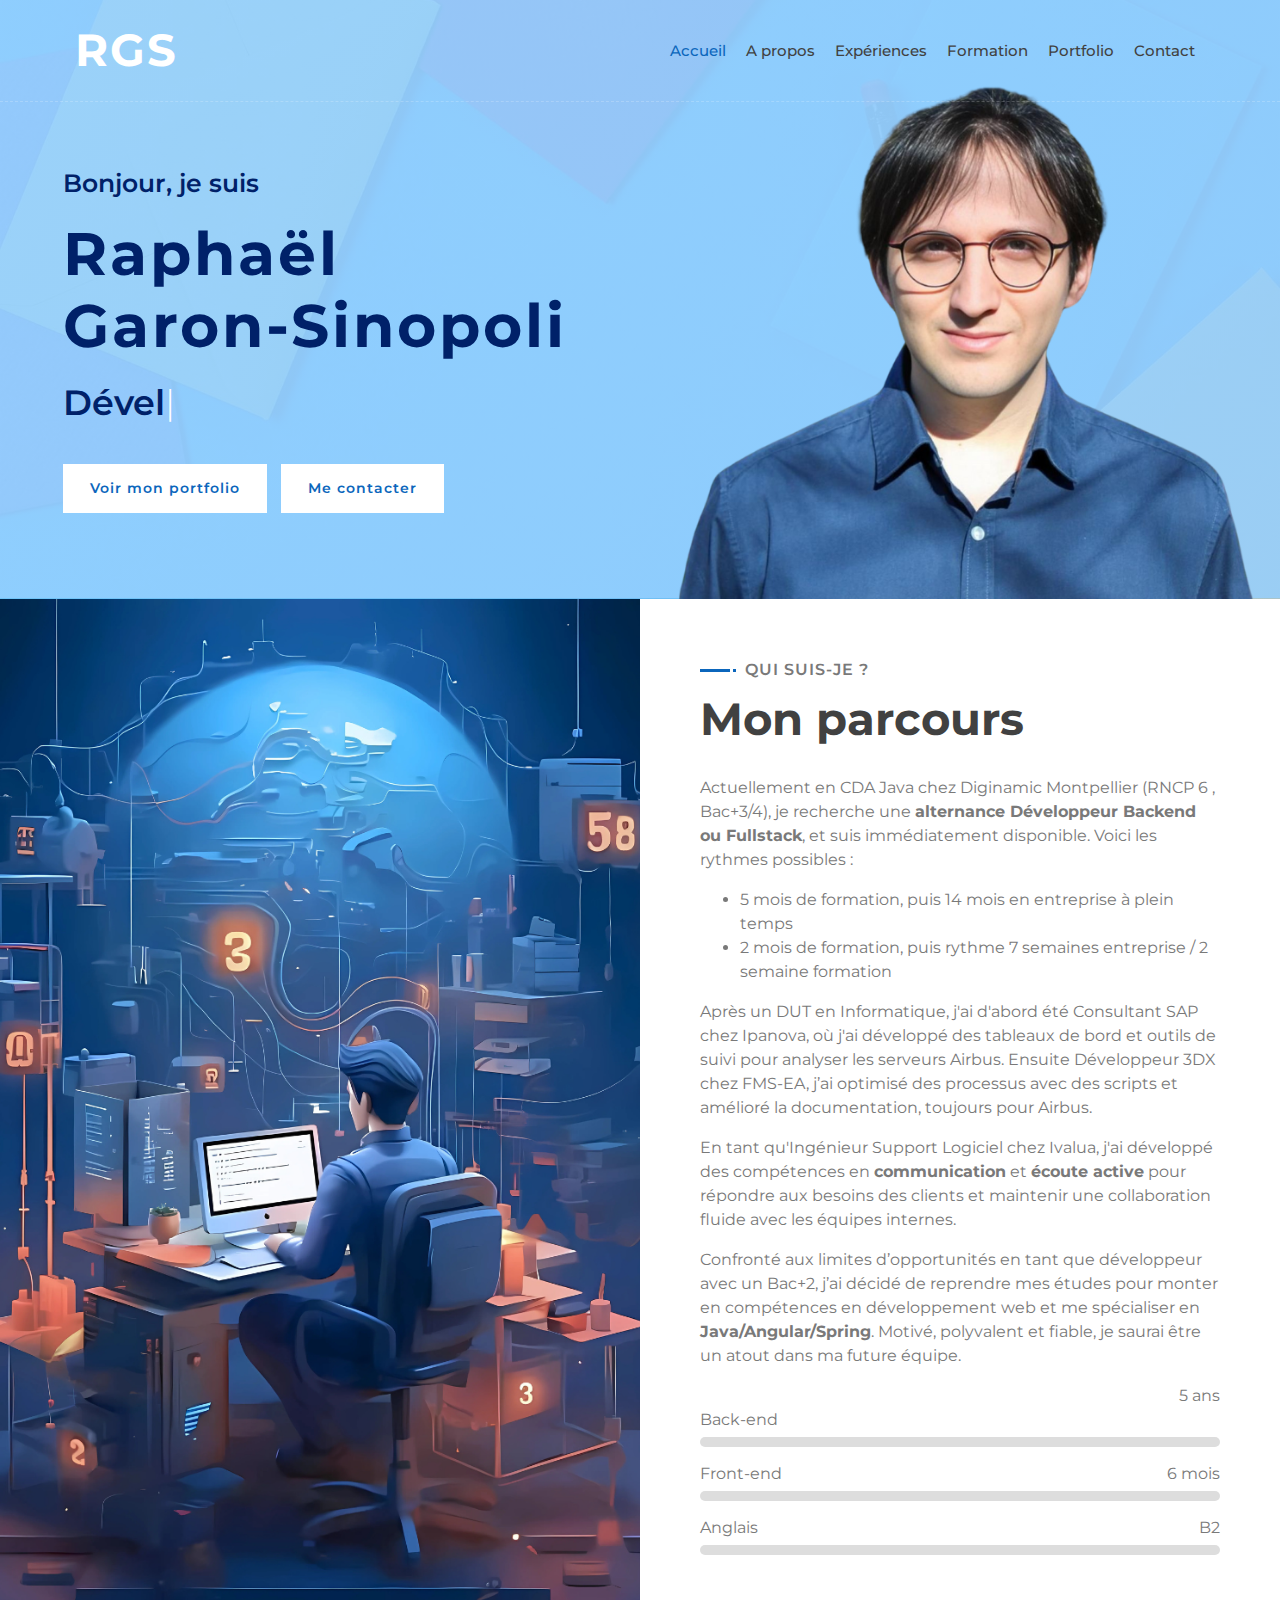
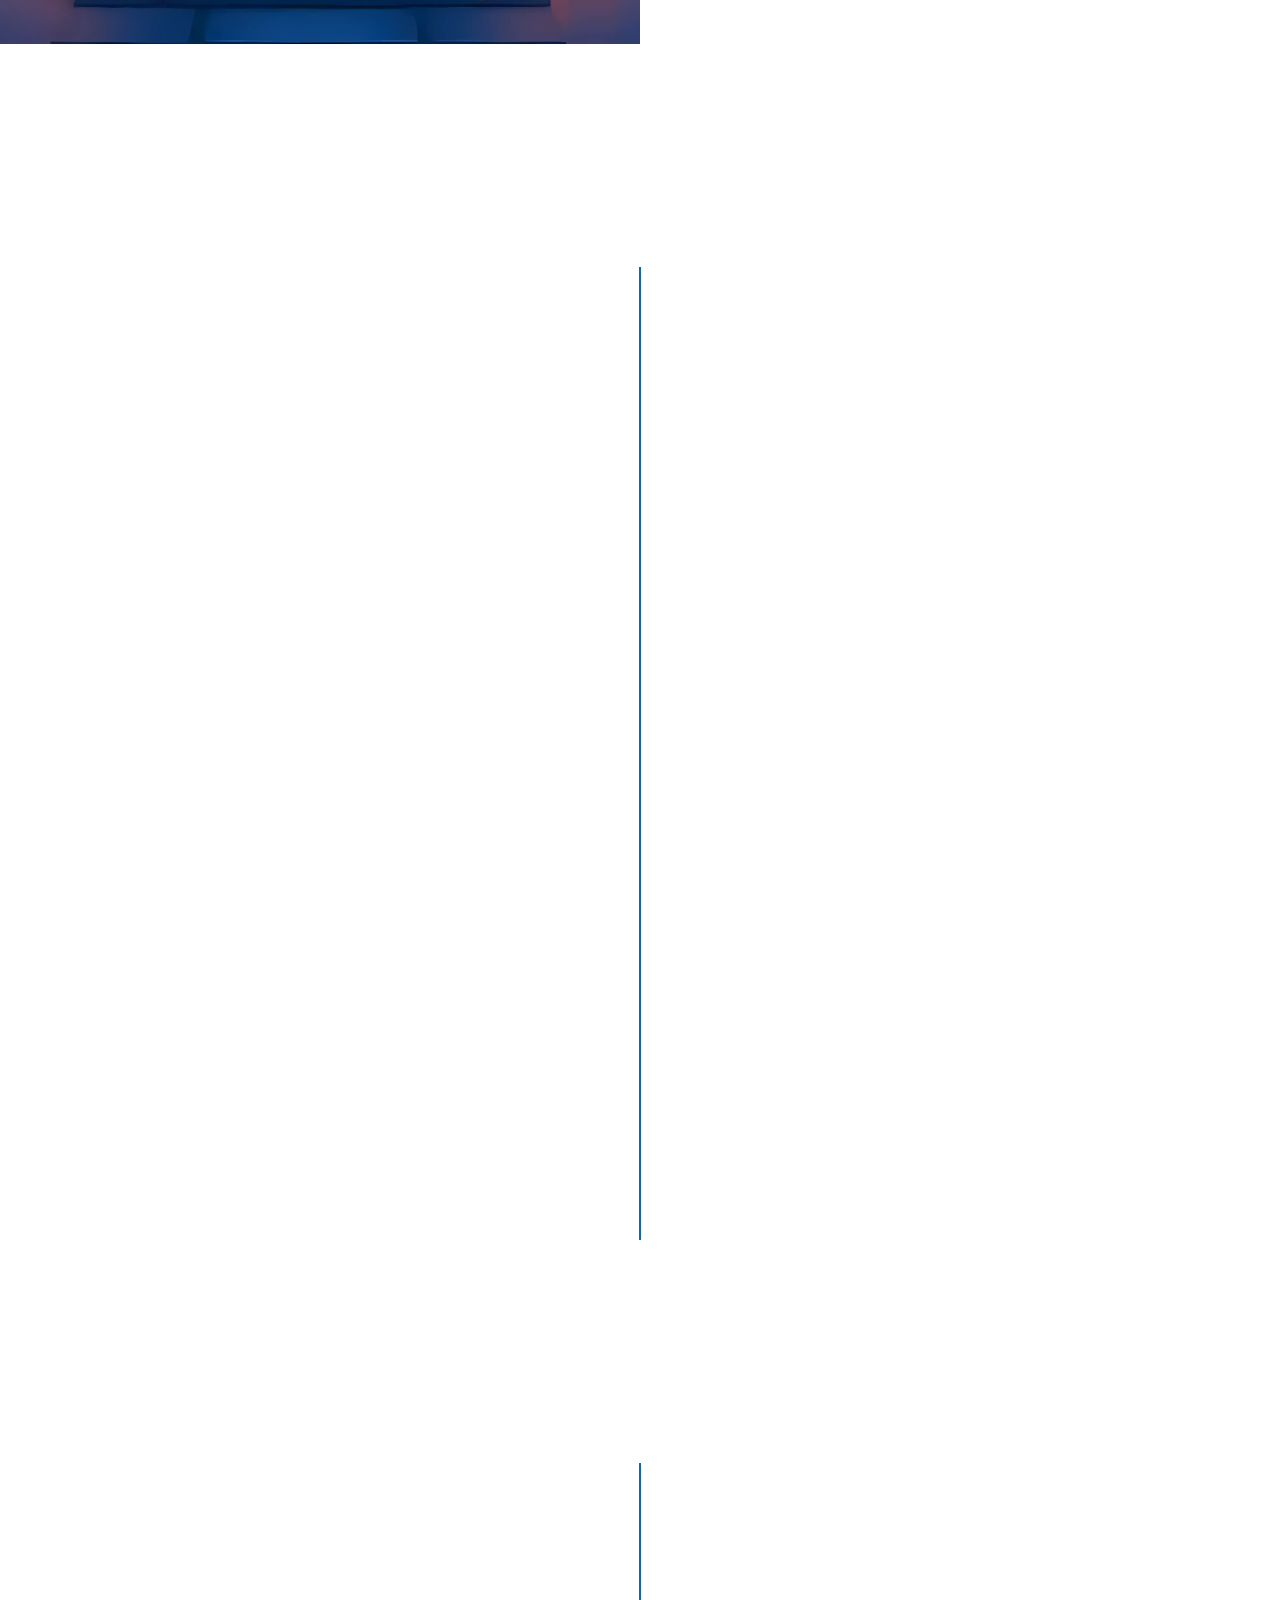
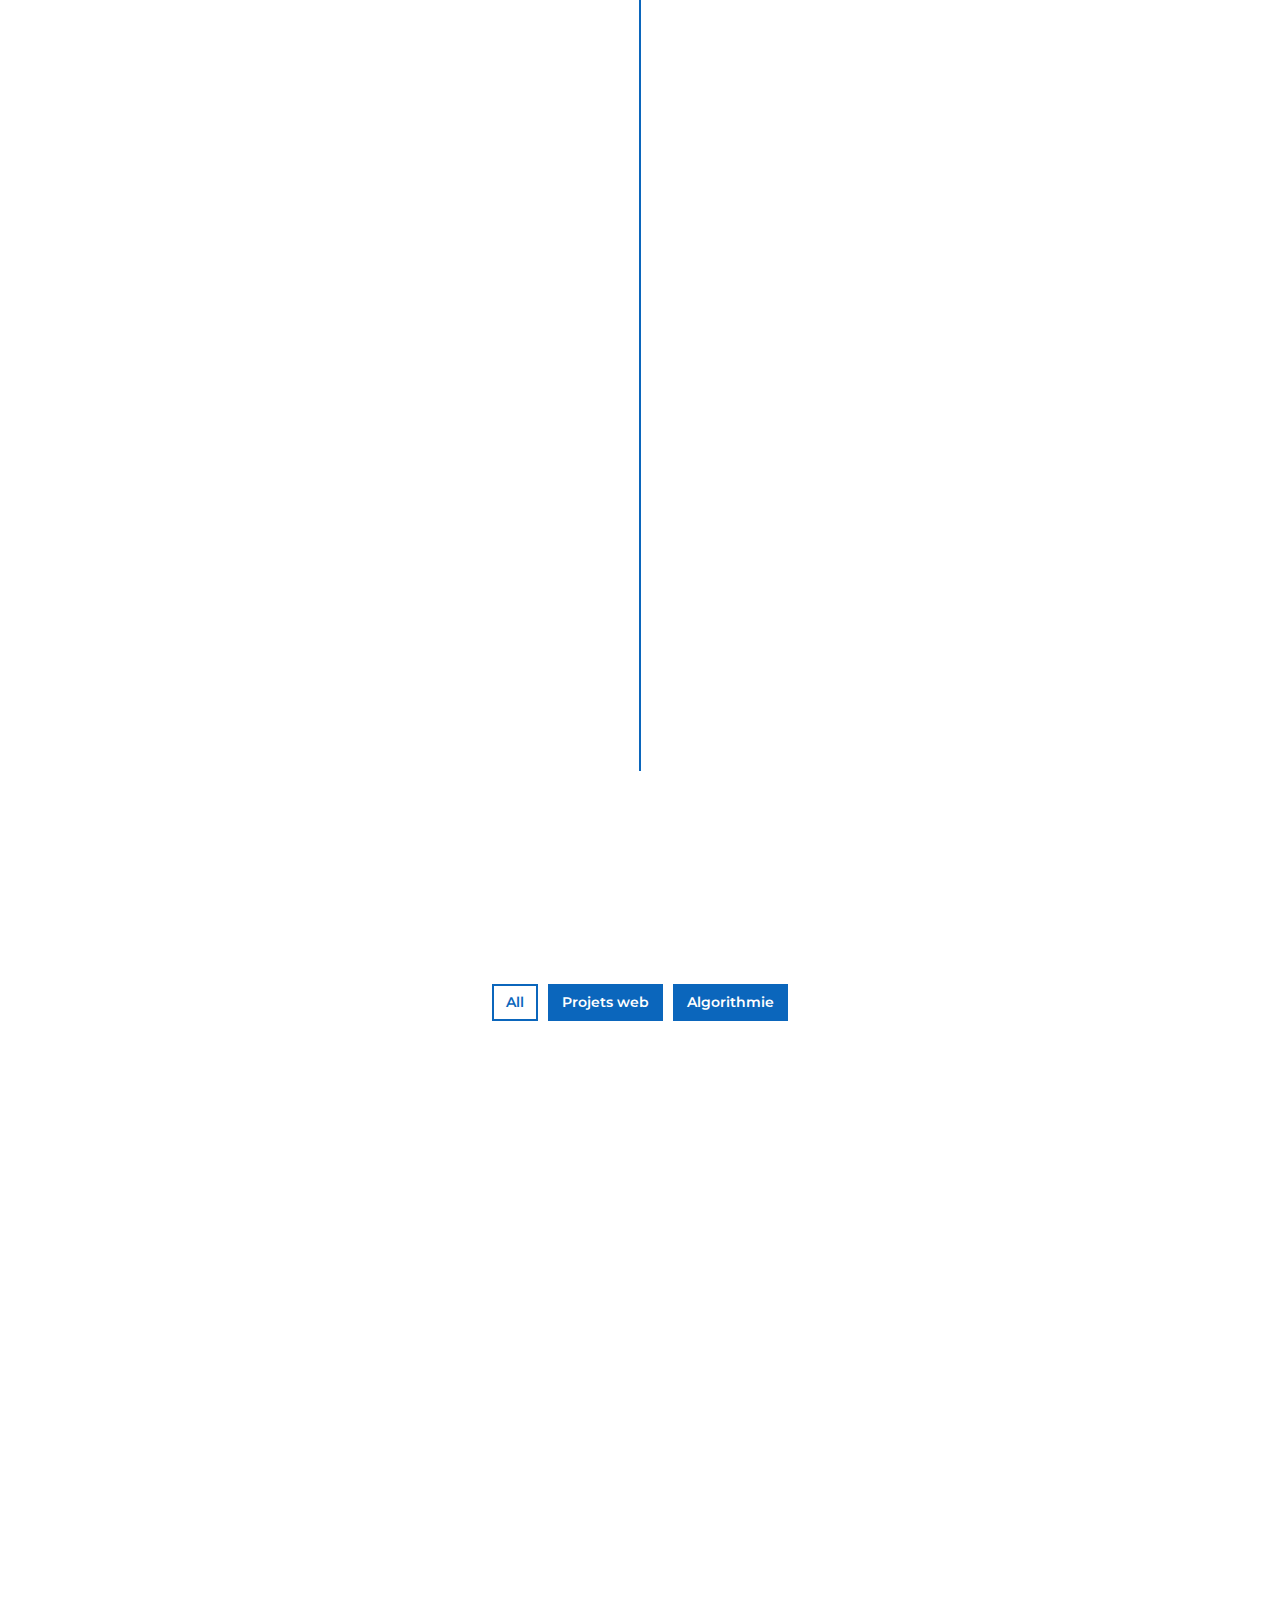
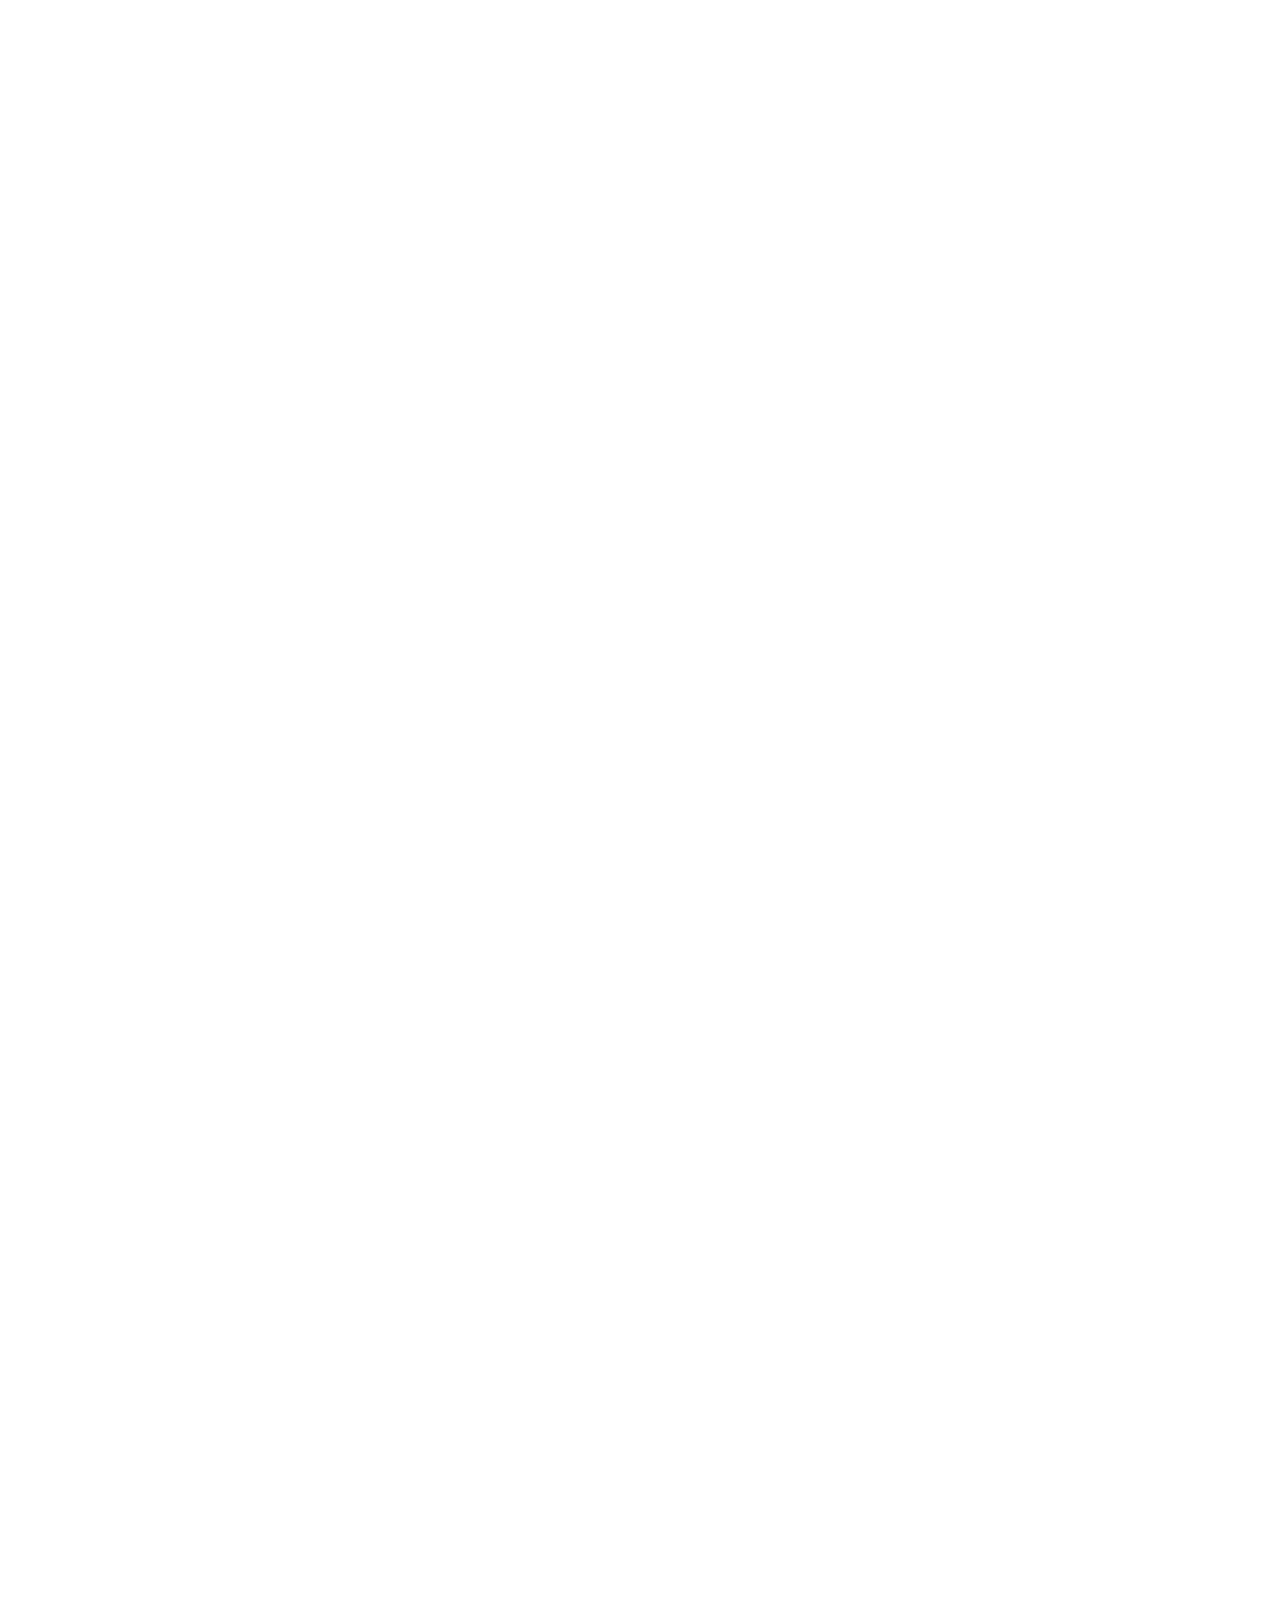
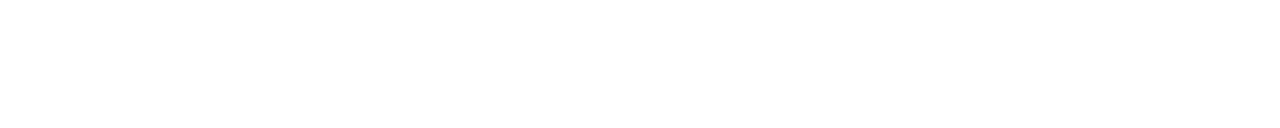
==== commit db9dfc2d: "add a letter for my initial" ====
--- a/index.html
+++ b/index.html
@@ -31,7 +31,7 @@
         <!-- Nav Bar Start -->
         <div class="navbar navbar-expand-lg bg-light navbar-light">
             <div class="container-fluid">
-                <a href="index.html" class="navbar-brand">RG</a>
+                <a href="index.html" class="navbar-brand">RGS</a>
                 <button type="button" class="navbar-toggler" data-toggle="collapse" data-target="#navbarCollapse">
                     <span class="navbar-toggler-icon"></span>
                 </button>
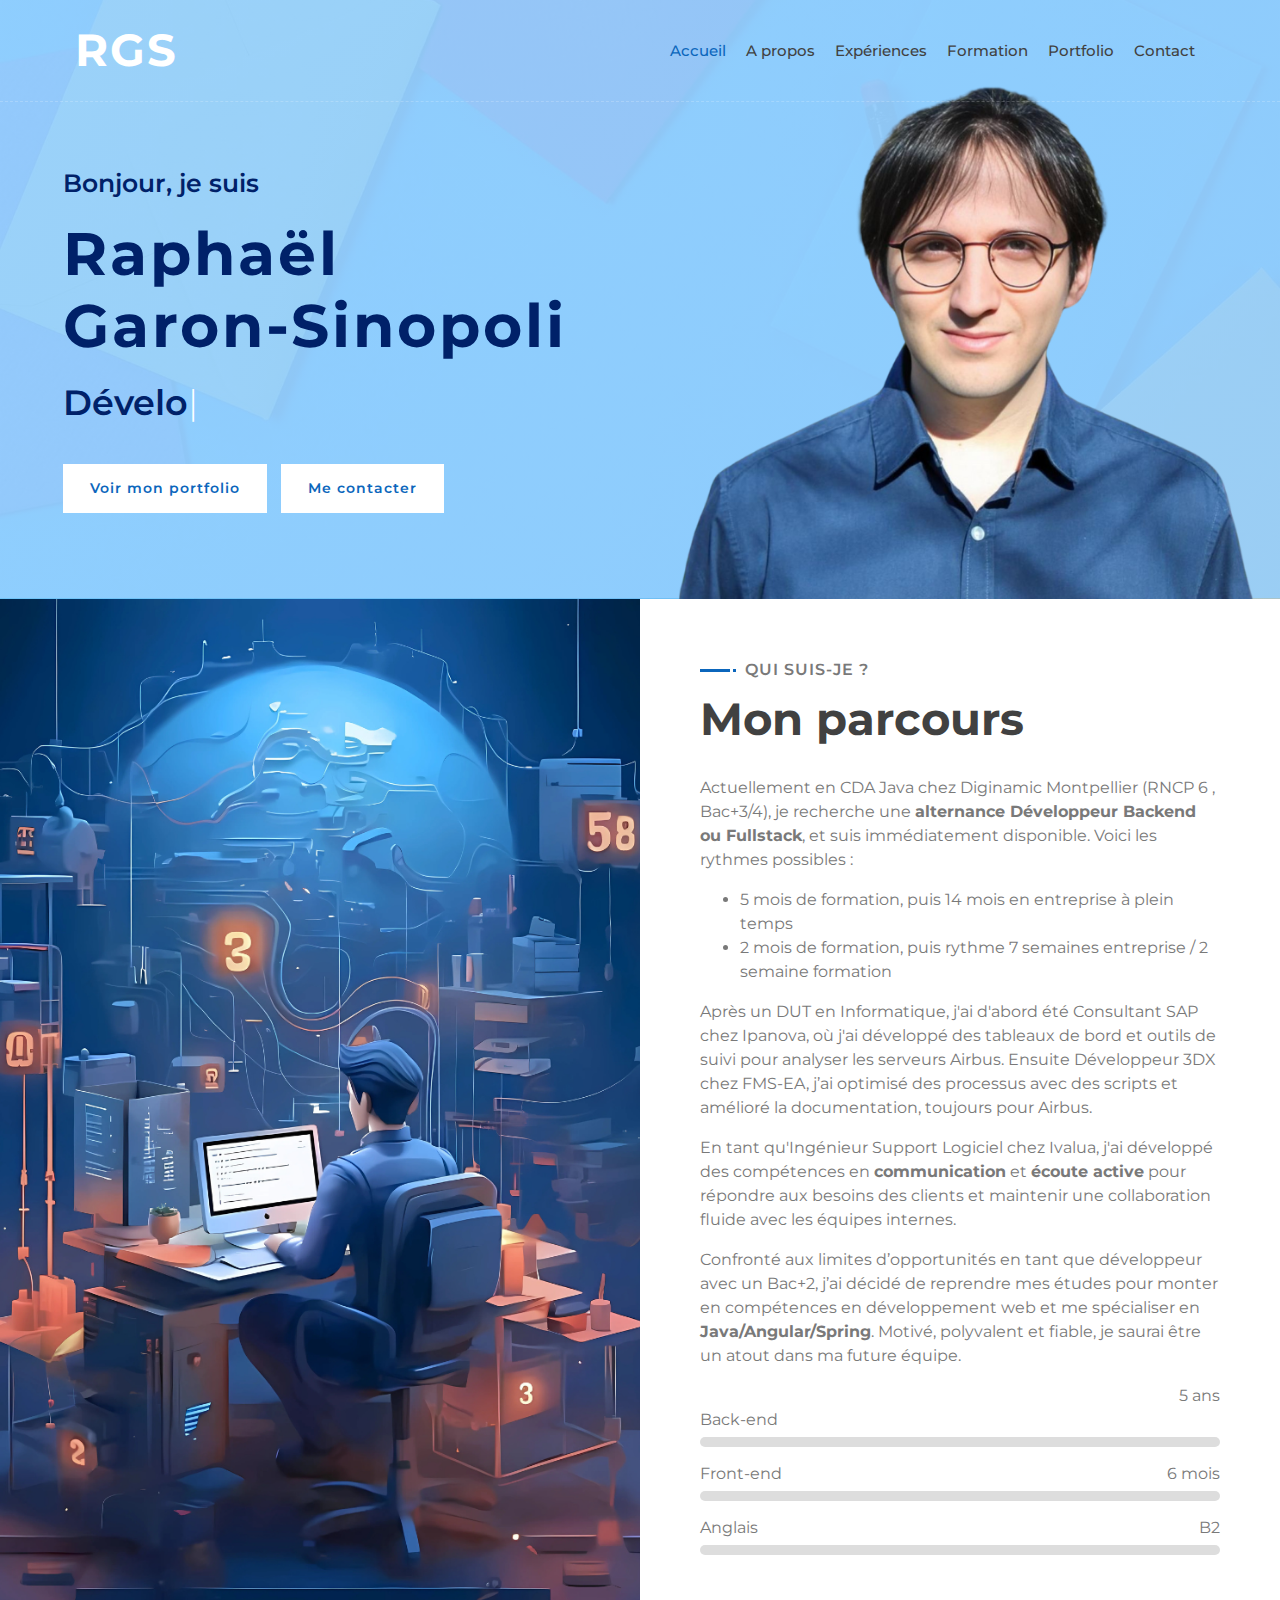
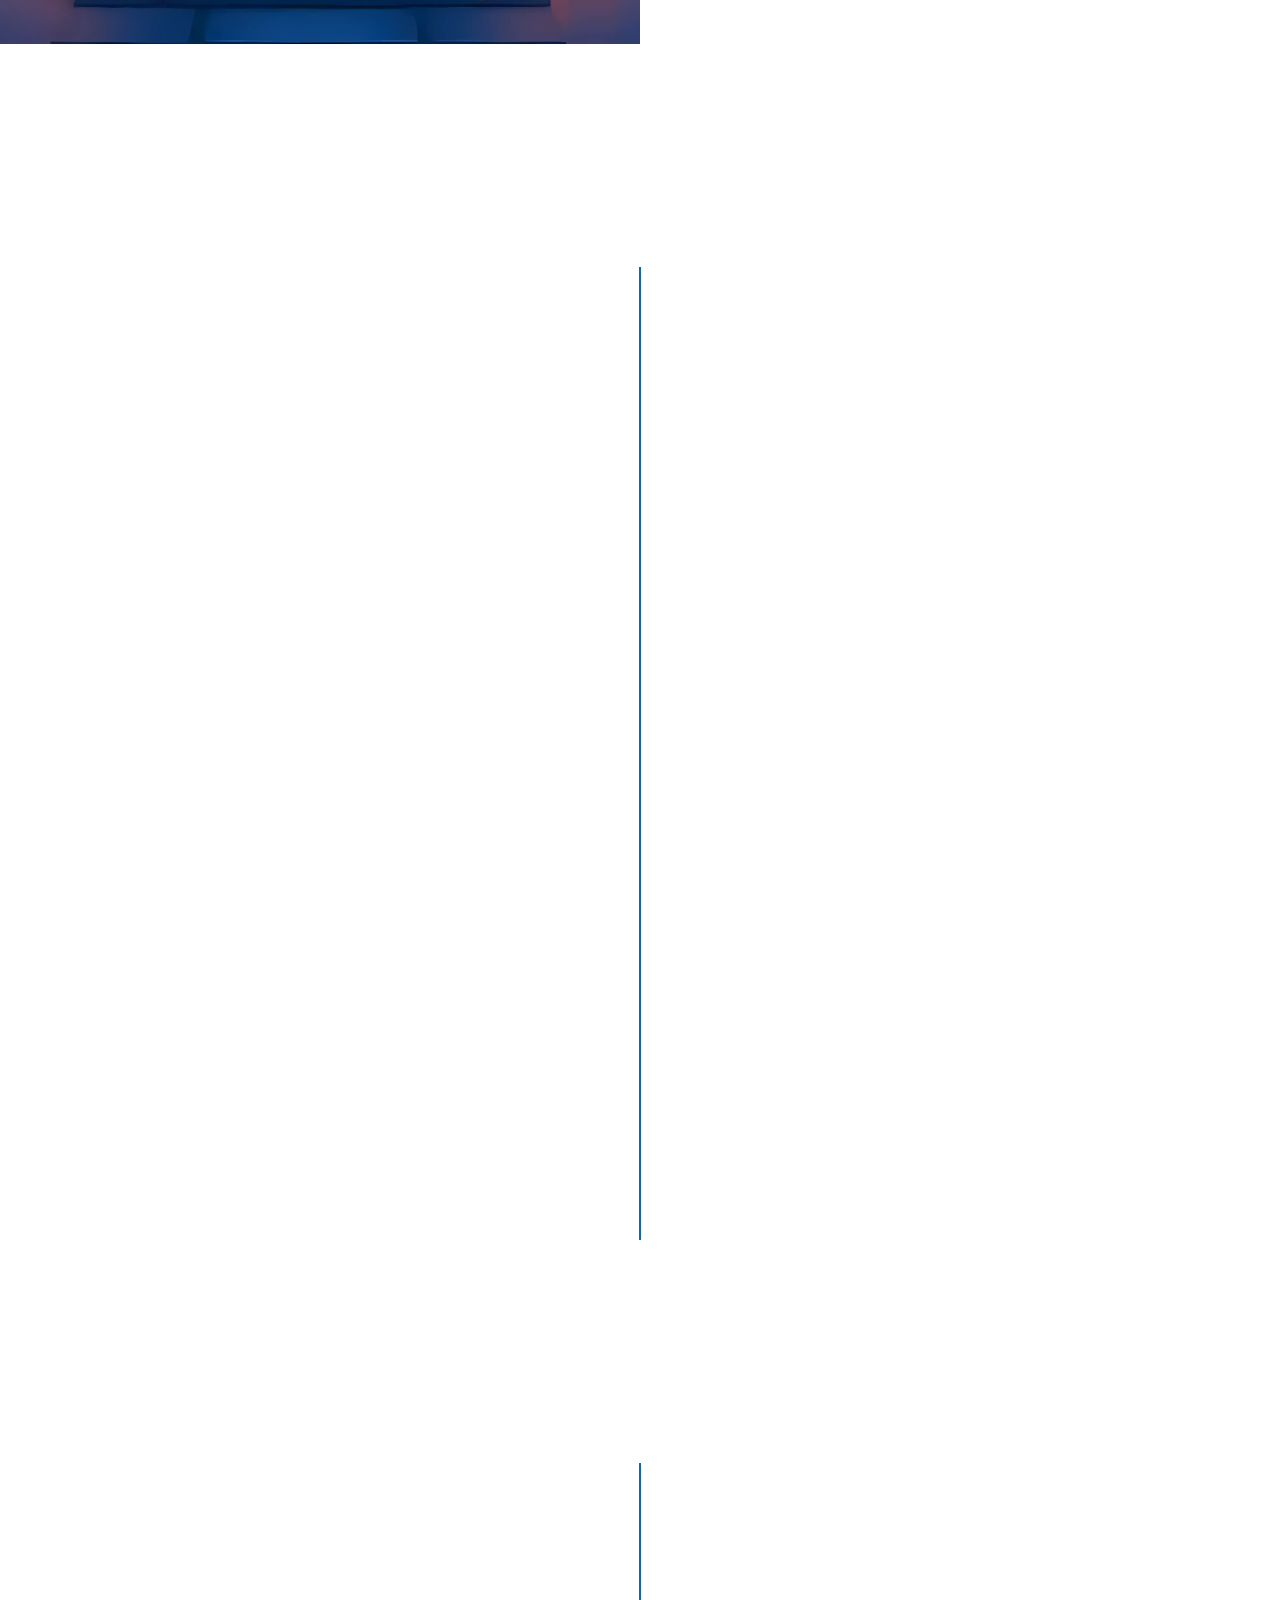
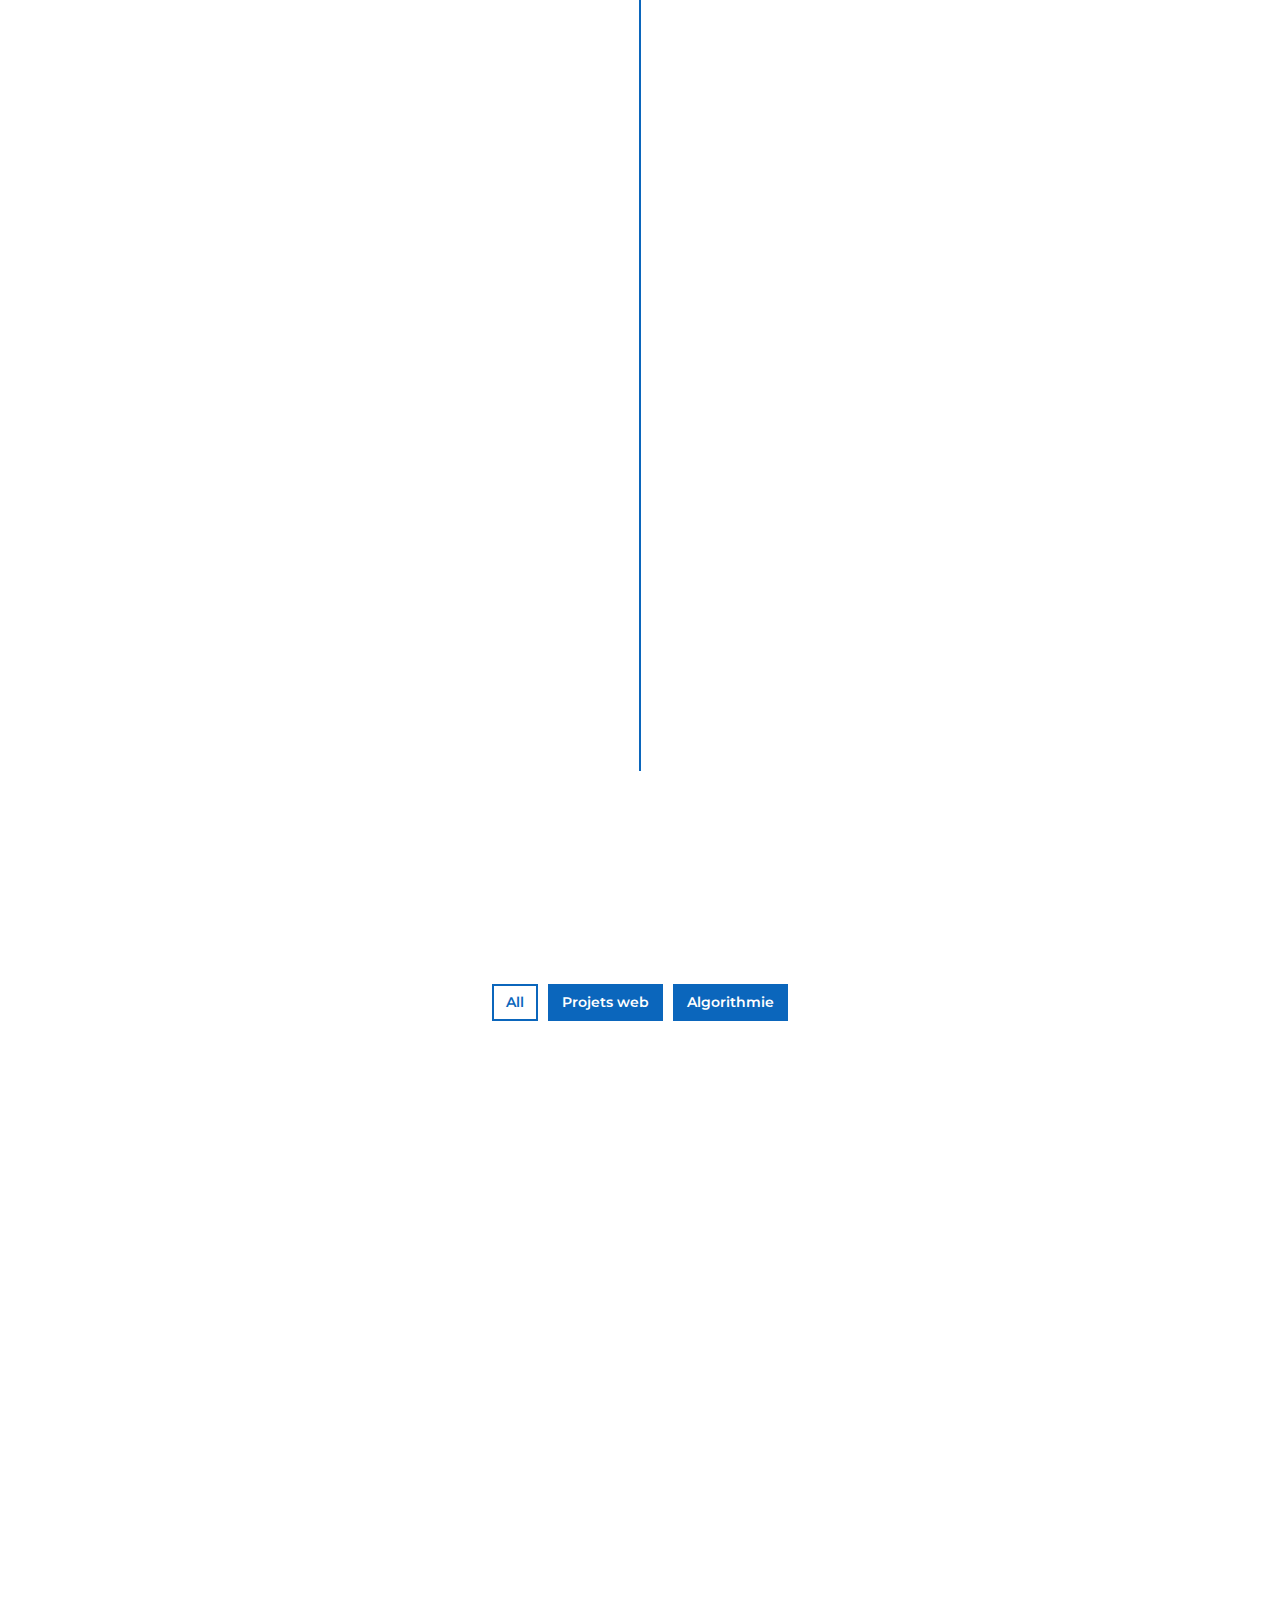
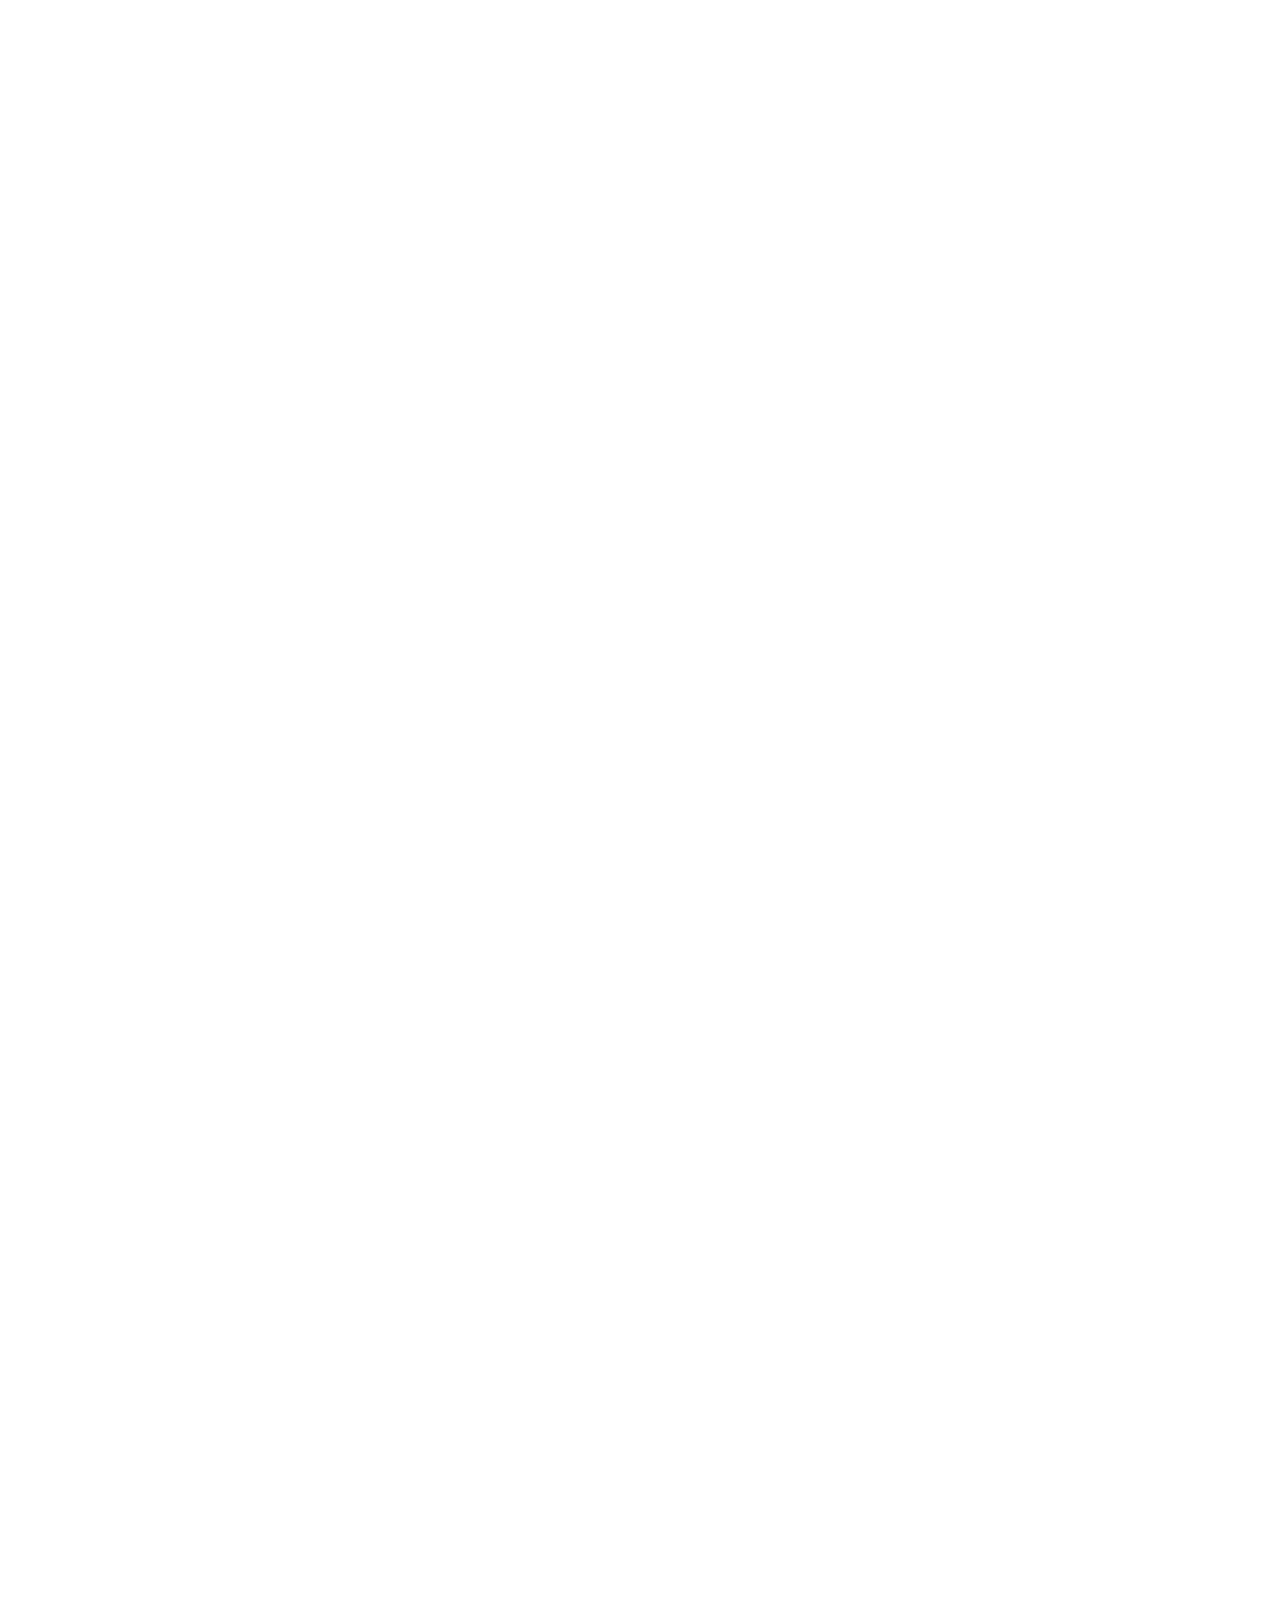
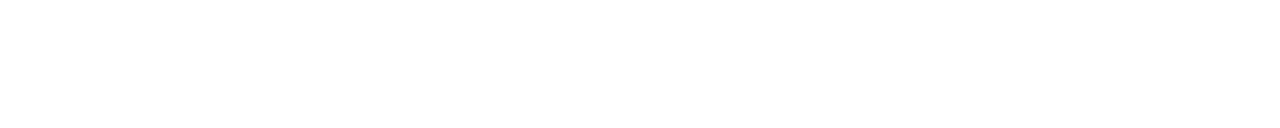
==== commit c1212aeb: "adding some detail" ====
--- a/index.html
+++ b/index.html
@@ -288,6 +288,28 @@
                         </div>
                     </div>
 
+                    <div class="col-lg-4 col-md-6 col-sm-12 portfolio-item filter-1 wow fadeInUp" data-wow-delay="0.0s">
+                        <div class="portfolio-img">
+                            <img src="img/drawing-site.png" alt="Image" id="meteo-img" >
+                            <div class="portfolio-content">
+                                <div class="portfolio-text-container">
+                                    <h4 class="portfolio-title">Site d'artiste</h4>
+                                    <p>
+                                        Un site web pour un artiste, afin d'afficher des oeuvres crée par l'artiste. 
+                                    </p>
+                                    <ul class="portfolio-btn">
+                                        <a href="https://sionra.github.io/DrawingSite/index.html" target="_blank"><li class="btn">Démo</li></a>
+                                    </ul>
+                                    <ul class="portfolio-icons">
+                                        <li><i class="fa-brands fa-html5"></i></li>
+                                        <li><i class="fa-brands fa-css3-alt"></i></li>
+                                        <li><i class="fa-brands fa-js"></i></li>
+                                    </ul>
+                                </div>
+                            </div>
+                        </div>
+                    </div>
+
                     <div class="col-lg-4 col-md-6 col-sm-12 portfolio-item filter-2 wow fadeInUp" data-wow-delay="0.0s">
                         <div class="portfolio-img">
                             <img src="img/bataille-navale.png" alt="Image">
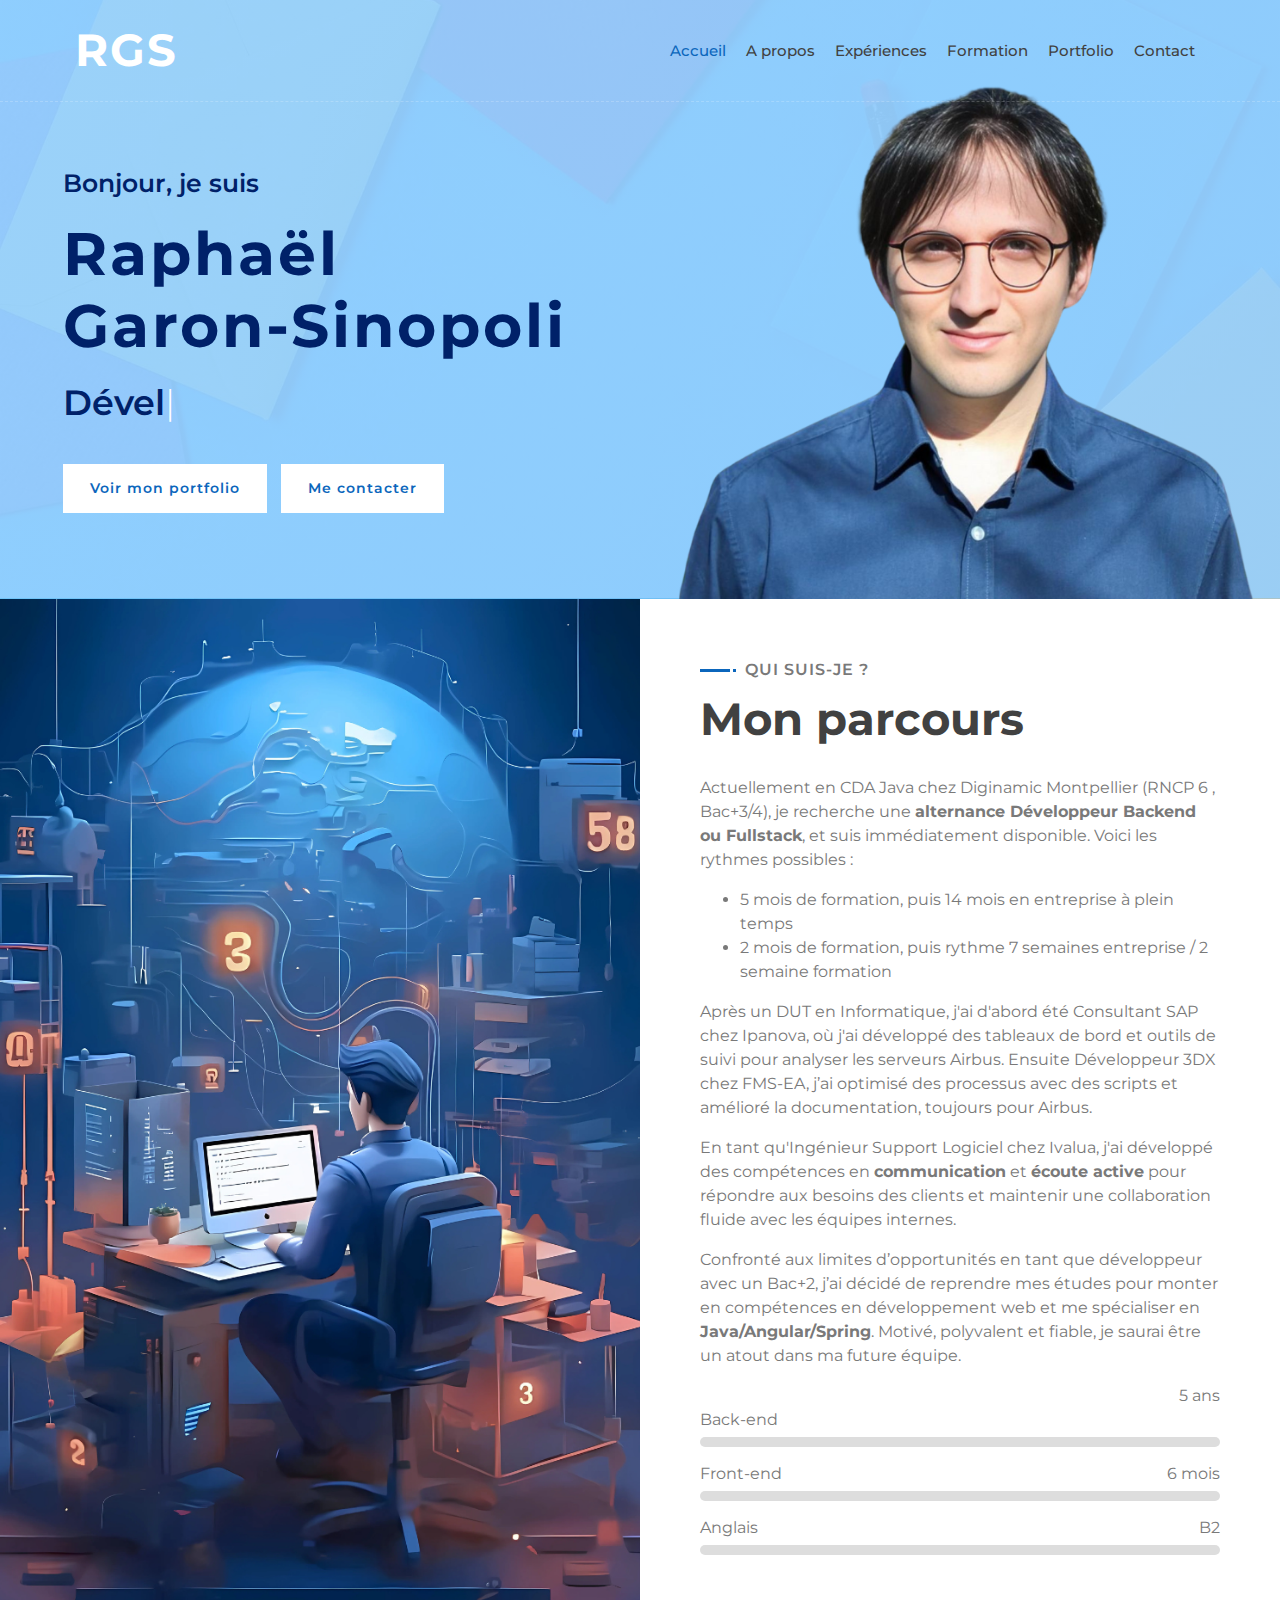
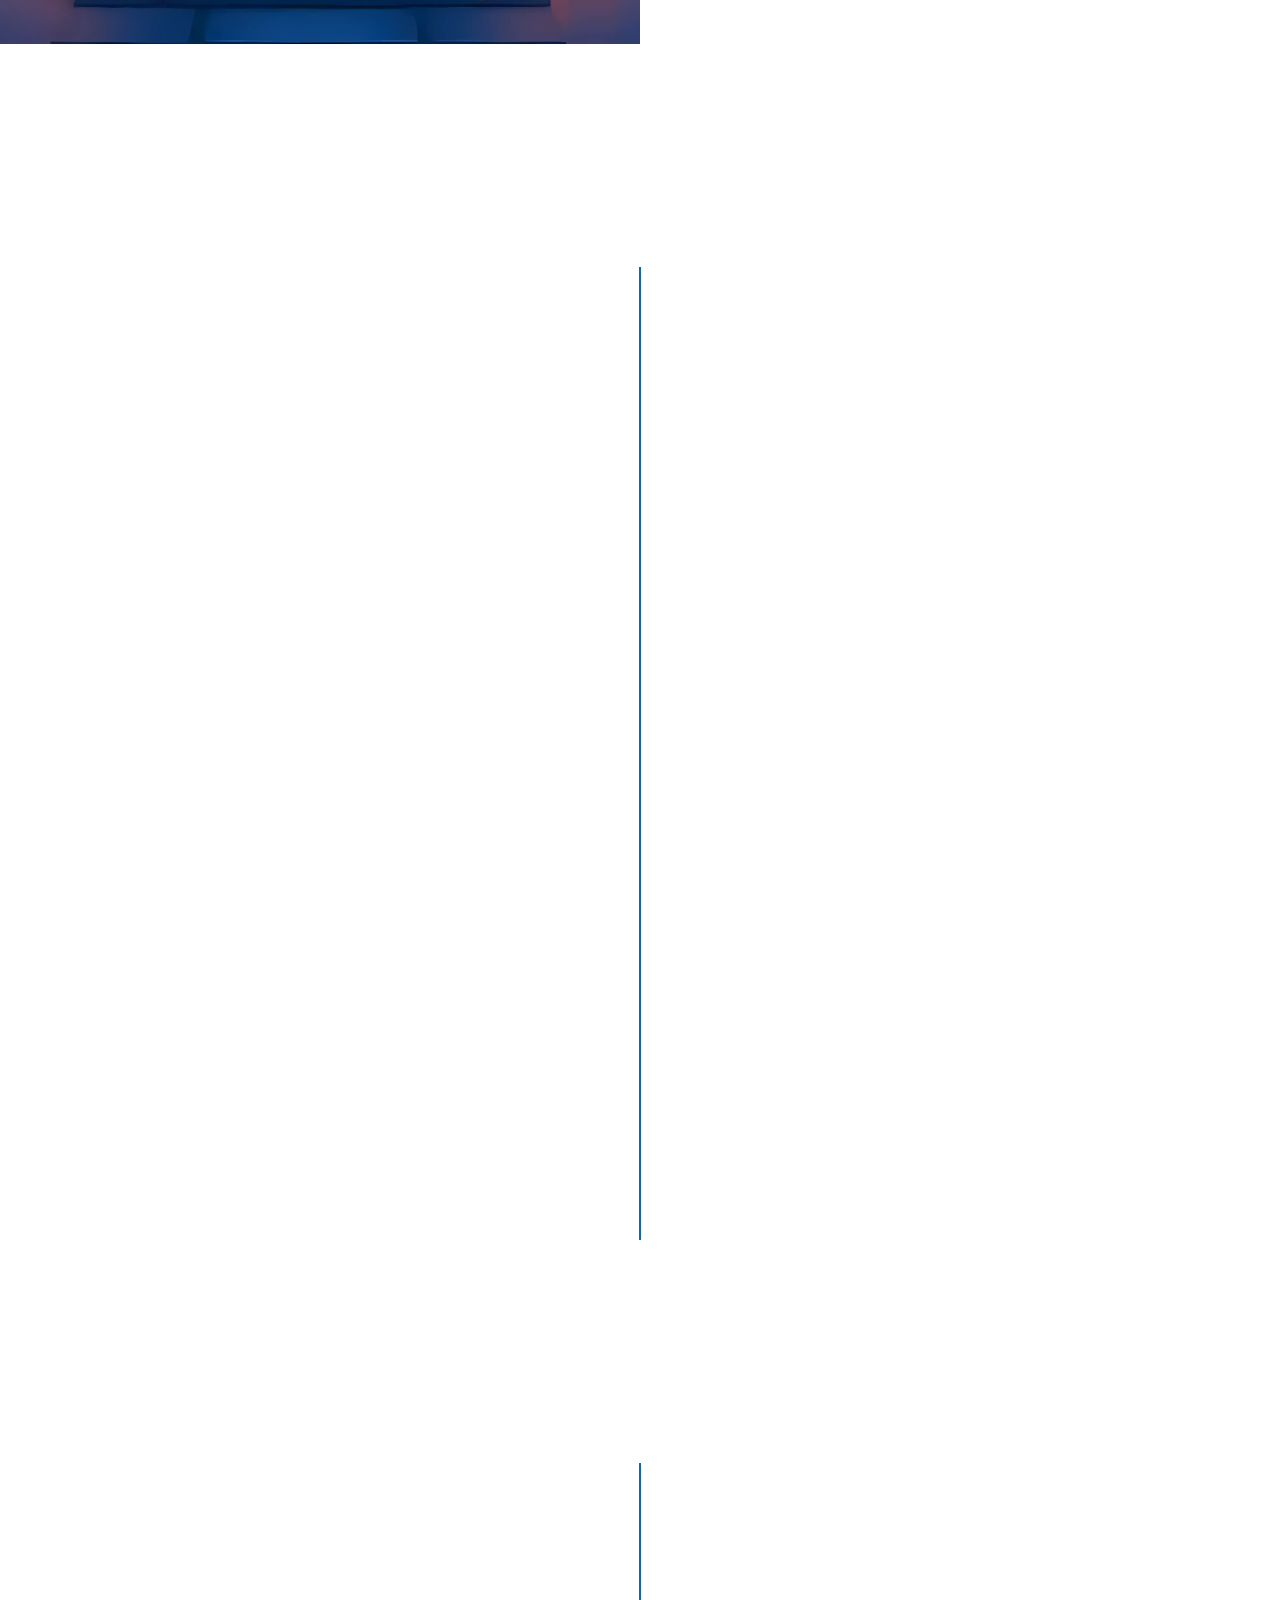
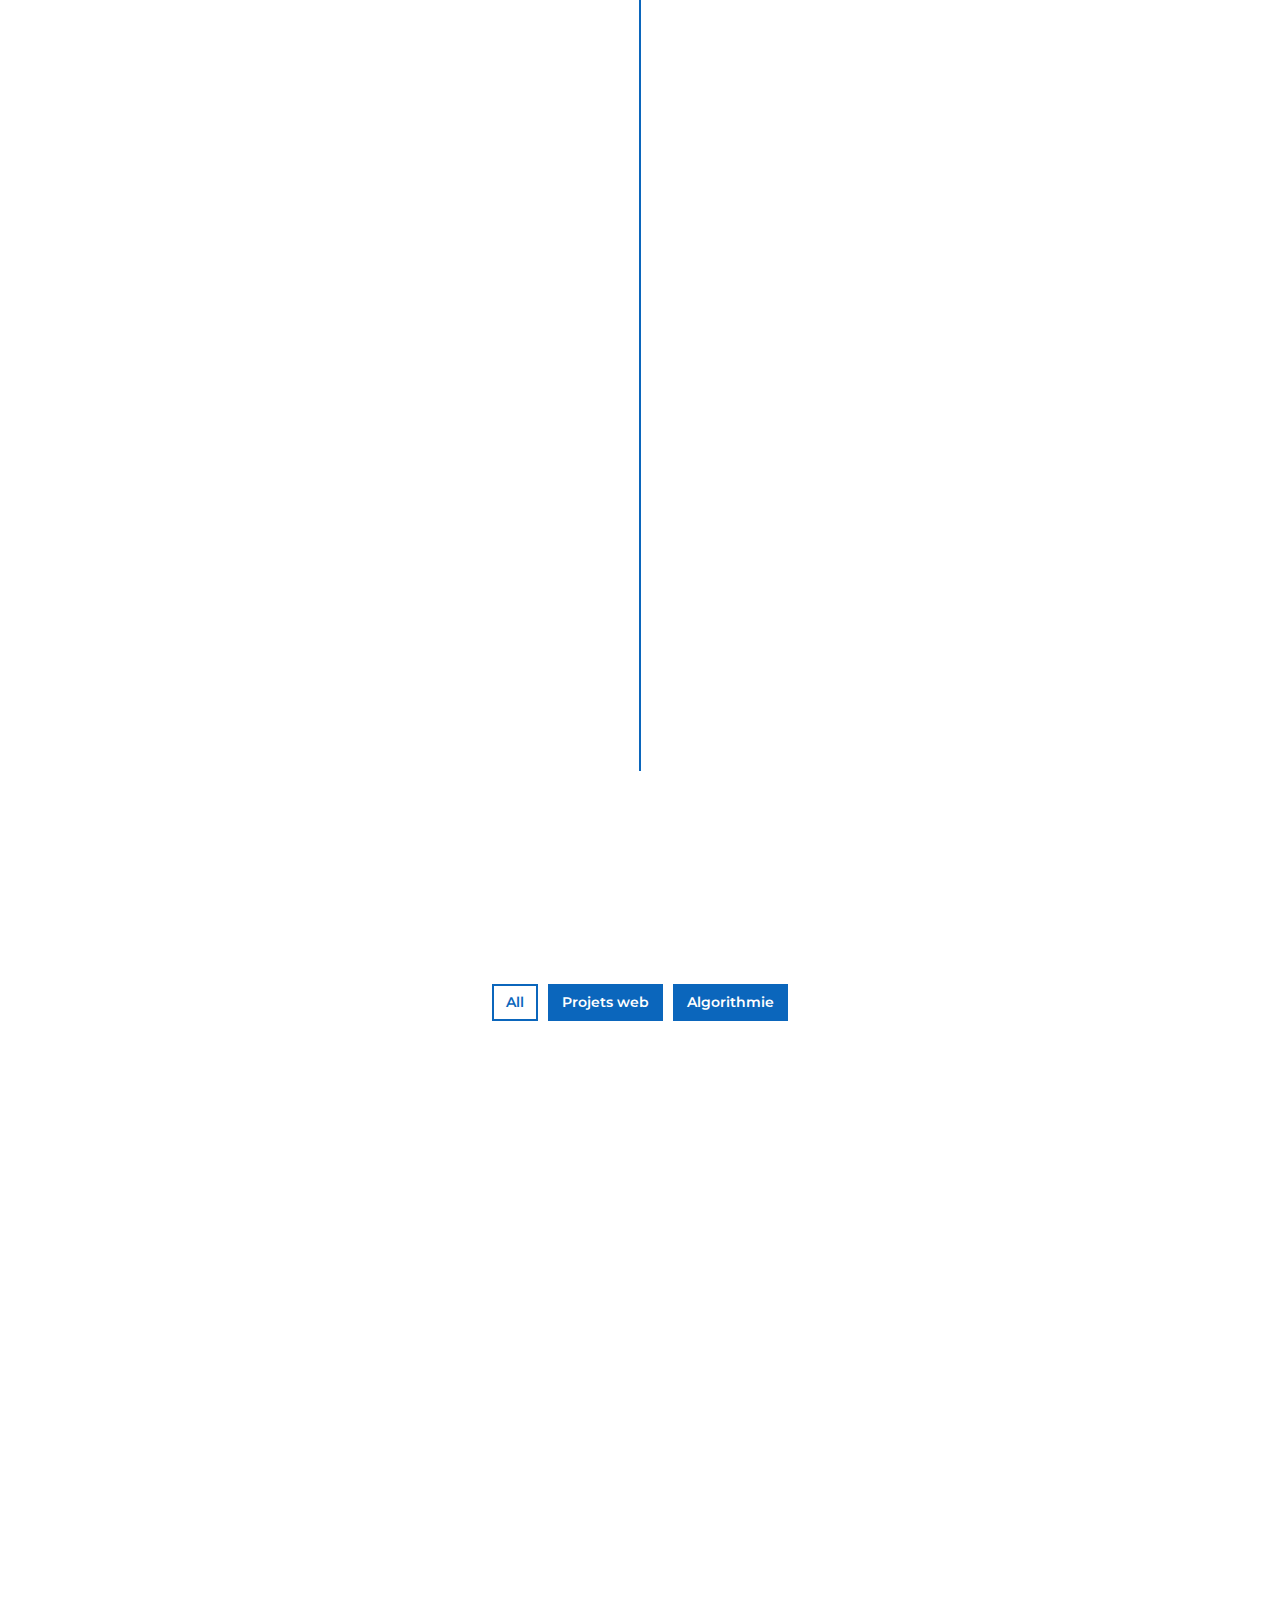
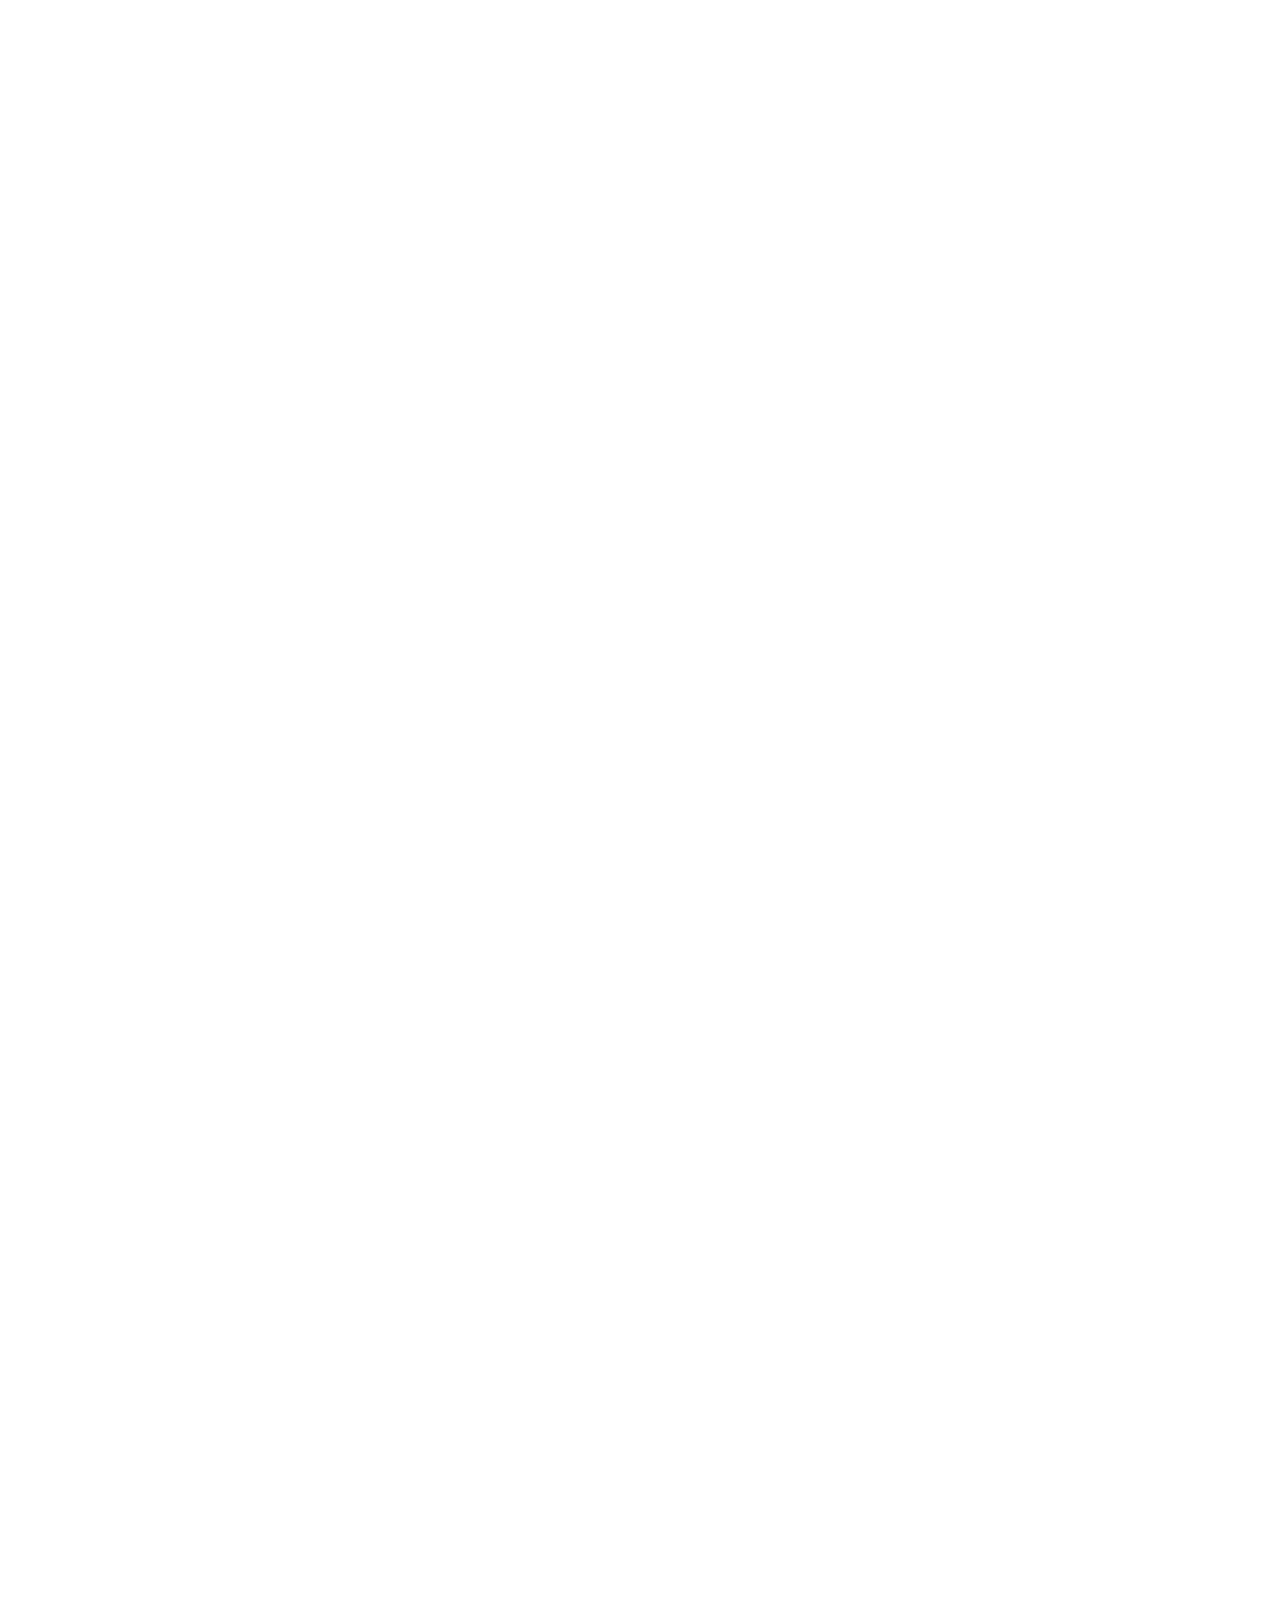
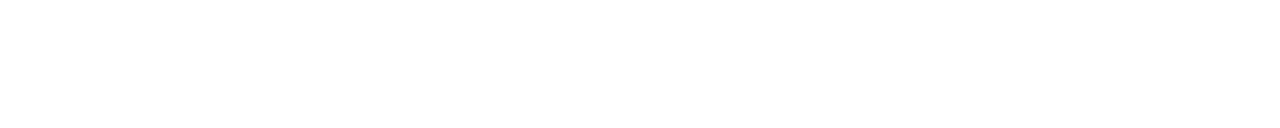
==== commit 0dd003dc: "removing a folder" ====
--- a/index.html
+++ b/index.html
@@ -288,28 +288,6 @@
                         </div>
                     </div>
 
-                    <div class="col-lg-4 col-md-6 col-sm-12 portfolio-item filter-1 wow fadeInUp" data-wow-delay="0.0s">
-                        <div class="portfolio-img">
-                            <img src="img/drawing-site.png" alt="Image" id="meteo-img" >
-                            <div class="portfolio-content">
-                                <div class="portfolio-text-container">
-                                    <h4 class="portfolio-title">Site d'artiste</h4>
-                                    <p>
-                                        Un site web pour un artiste, afin d'afficher des oeuvres crée par l'artiste. 
-                                    </p>
-                                    <ul class="portfolio-btn">
-                                        <a href="https://sionra.github.io/DrawingSite/index.html" target="_blank"><li class="btn">Démo</li></a>
-                                    </ul>
-                                    <ul class="portfolio-icons">
-                                        <li><i class="fa-brands fa-html5"></i></li>
-                                        <li><i class="fa-brands fa-css3-alt"></i></li>
-                                        <li><i class="fa-brands fa-js"></i></li>
-                                    </ul>
-                                </div>
-                            </div>
-                        </div>
-                    </div>
-
                     <div class="col-lg-4 col-md-6 col-sm-12 portfolio-item filter-2 wow fadeInUp" data-wow-delay="0.0s">
                         <div class="portfolio-img">
                             <img src="img/bataille-navale.png" alt="Image">
